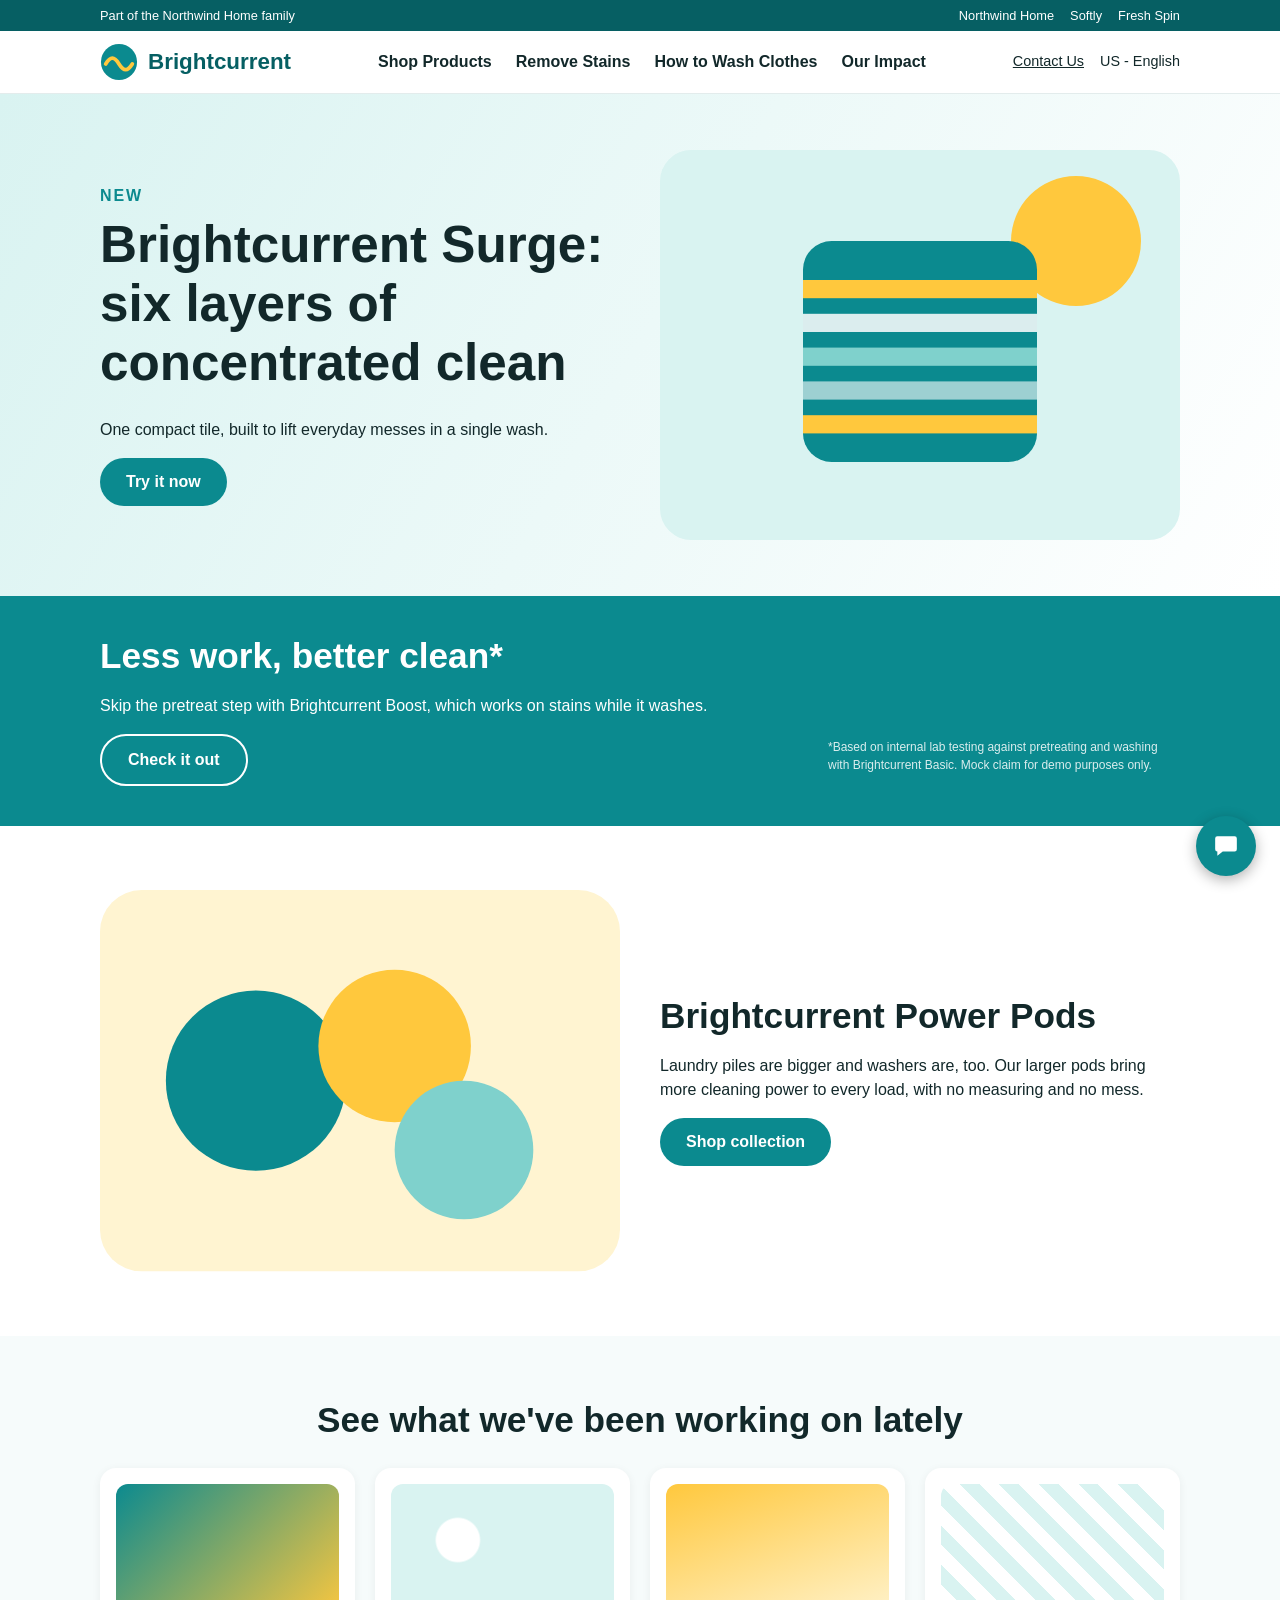
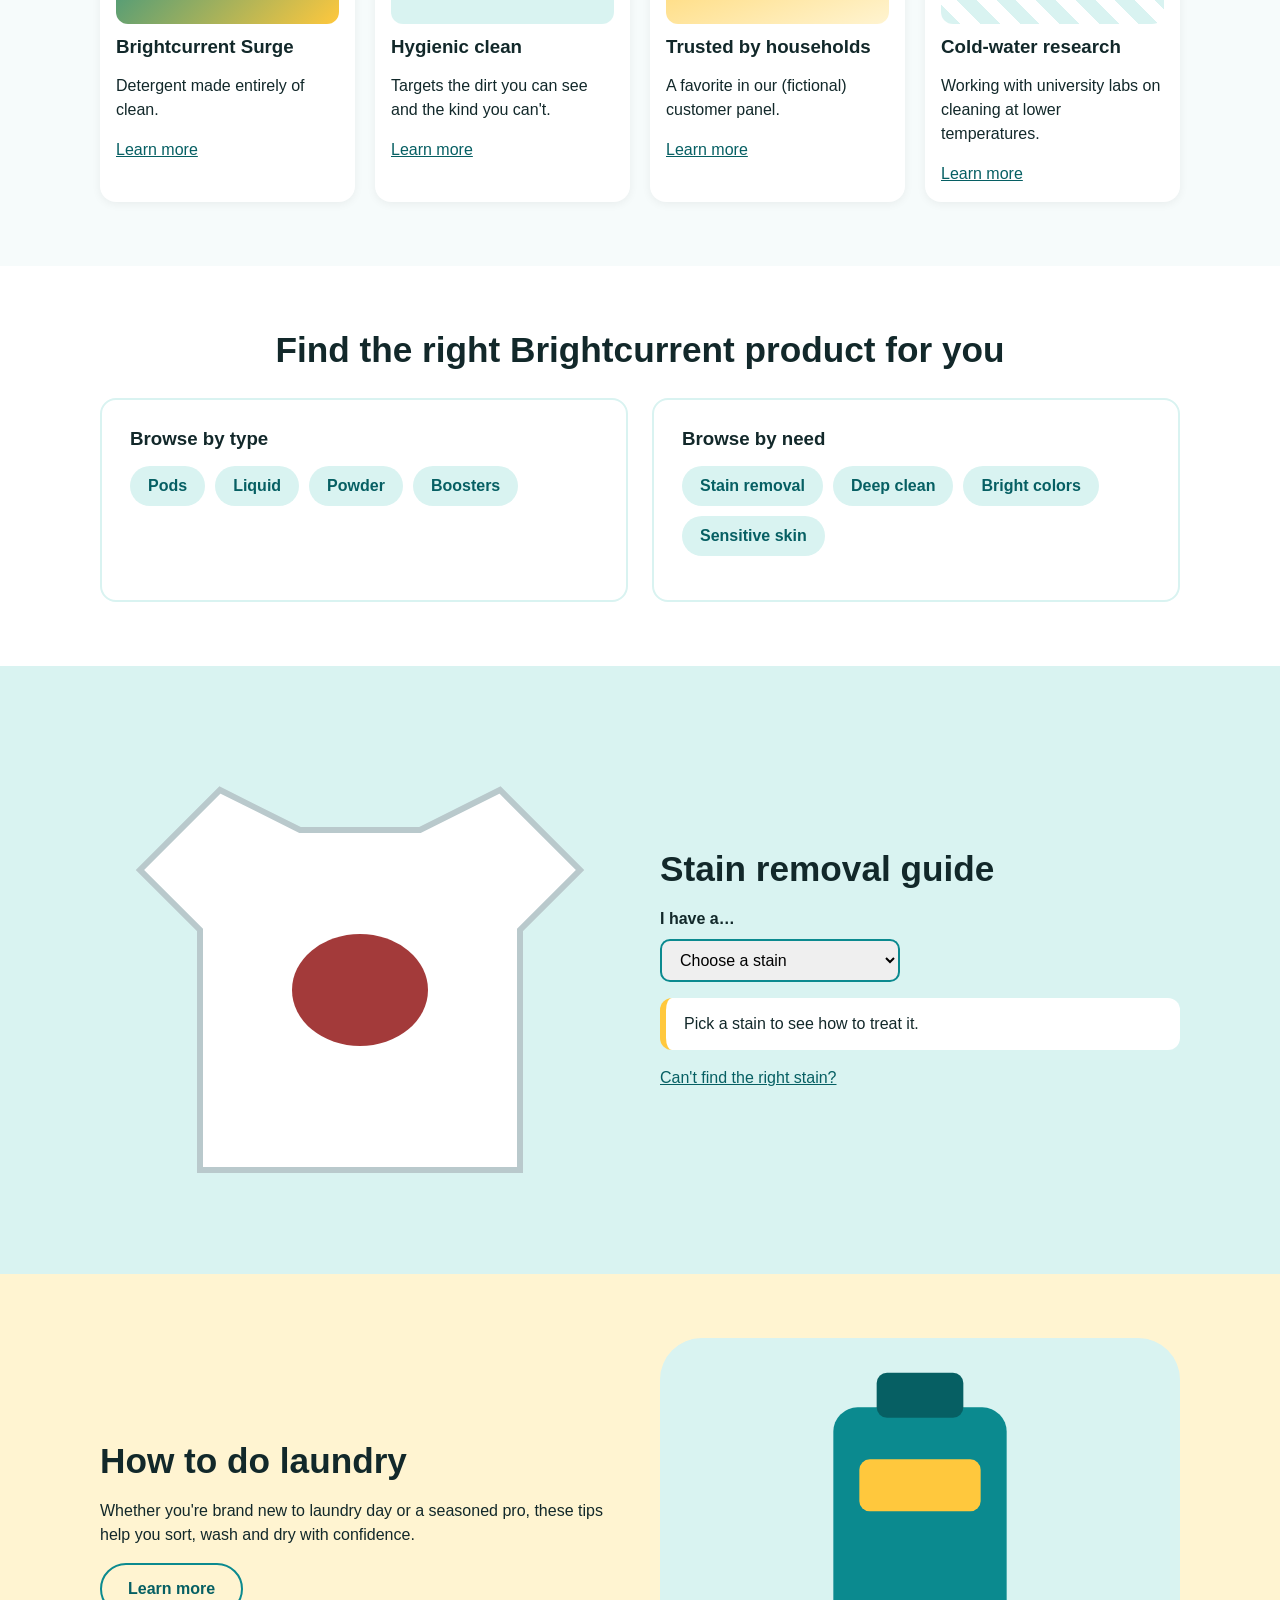
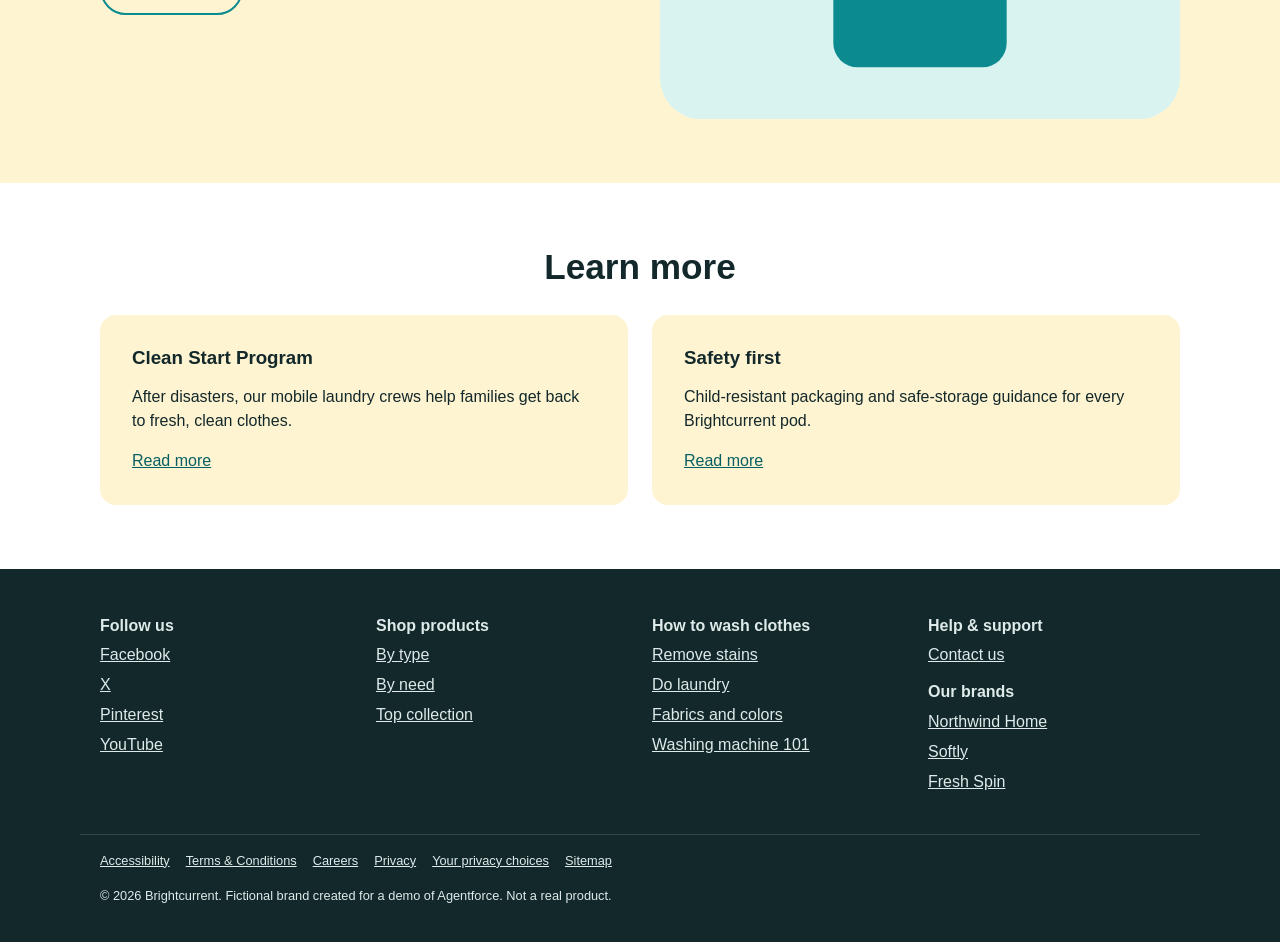
==== index.html @ 46901c4b "Add Brightcurrent home page mock Co-Authored-By: Claude Sonnet 5.5 <noreply@anthropic.com>" ====
<!DOCTYPE html>
<html lang="en-US">
<head>
  <meta charset="utf-8">
  <meta name="viewport" content="width=device-width, initial-scale=1">
  <title>Brightcurrent | Laundry Detergent &amp; Stain Care</title>
  <meta name="description" content="Brightcurrent laundry care: concentrated pods, liquids and powders, plus stain and laundry guides.">
  <link rel="stylesheet" href="styles.css">
</head>
<body>
  <a class="skip" href="#main">Skip to content</a>

  <div class="family-strip">
    <div class="wrap">
      <span>Part of the Northwind Home family</span>
      <ul>
        <li>Northwind Home</li>
        <li>Softly</li>
        <li>Fresh Spin</li>
      </ul>
    </div>
  </div>

  <header class="site-header">
    <div class="wrap header-row">
      <a class="logo" href="index.html" aria-label="Brightcurrent home">
        <svg viewBox="0 0 40 40" width="38" height="38" aria-hidden="true"><circle cx="20" cy="20" r="19" fill="#0b8a8f"/><path d="M6 22c5-8 9-8 14 0s9 8 14 0" fill="none" stroke="#ffc83d" stroke-width="4" stroke-linecap="round"/></svg>
        <span>Brightcurrent</span>
      </a>
      <nav aria-label="Primary">
        <ul class="nav">
          <li><a href="#products">Shop Products</a></li>
          <li><a href="#stains">Remove Stains</a></li>
          <li><a href="#laundry">How to Wash Clothes</a></li>
          <li><a href="#community">Our Impact</a></li>
        </ul>
      </nav>
      <div class="header-tools">
        <a href="#contact">Contact Us</a>
        <span class="region">US - English</span>
      </div>
    </div>
  </header>

  <main id="main">
    <!-- Hero -->
    <section class="hero">
      <div class="wrap hero-grid">
        <div class="hero-copy">
          <p class="eyebrow">New</p>
          <h1>Brightcurrent Surge: six layers of concentrated clean</h1>
          <p>One compact tile, built to lift everyday messes in a single wash.</p>
          <a class="btn" href="#products">Try it now</a>
        </div>
        <div class="hero-art" aria-hidden="true">
          <svg viewBox="0 0 400 300">
            <rect width="400" height="300" rx="24" fill="#d9f3f1"/>
            <circle cx="320" cy="70" r="50" fill="#ffc83d"/>
            <g transform="translate(110 70)">
              <rect width="180" height="170" rx="22" fill="#0b8a8f"/>
              <rect y="30" width="180" height="14" fill="#ffc83d"/>
              <rect y="56" width="180" height="14" fill="#ffffff" opacity=".85"/>
              <rect y="82" width="180" height="14" fill="#7fd1cc"/>
              <rect y="108" width="180" height="14" fill="#ffffff" opacity=".6"/>
              <rect y="134" width="180" height="14" fill="#ffc83d"/>
            </g>
          </svg>
        </div>
      </div>
    </section>

    <!-- Secondary promo -->
    <section class="promo">
      <div class="wrap promo-grid">
        <div>
          <h2>Less work, better clean*</h2>
          <p>Skip the pretreat step with Brightcurrent Boost, which works on stains while it washes.</p>
          <a class="btn btn-outline" href="#stains">Check it out</a>
        </div>
        <p class="fine">*Based on internal lab testing against pretreating and washing with Brightcurrent Basic. Mock claim for demo purposes only.</p>
      </div>
    </section>

    <!-- Flagship product -->
    <section class="feature">
      <div class="wrap feature-grid">
        <div class="feature-art" aria-hidden="true">
          <svg viewBox="0 0 300 220"><rect width="300" height="220" rx="24" fill="#fff4d1"/><g fill="#0b8a8f"><circle cx="90" cy="110" r="52"/><circle cx="170" cy="90" r="44" fill="#ffc83d"/><circle cx="210" cy="150" r="40" fill="#7fd1cc"/></g></svg>
        </div>
        <div>
          <h2>Brightcurrent Power Pods</h2>
          <p>Laundry piles are bigger and washers are, too. Our larger pods bring more cleaning power to every load, with no measuring and no mess.</p>
          <a class="btn" href="#products">Shop collection</a>
        </div>
      </div>
    </section>

    <!-- Card row -->
    <section class="cards-section">
      <div class="wrap">
        <h2 class="center">See what we've been working on lately</h2>
        <div class="card-row">
          <article class="card">
            <div class="card-art a1" aria-hidden="true"></div>
            <h3>Brightcurrent Surge</h3>
            <p>Detergent made entirely of clean.</p>
            <a href="#products">Learn more</a>
          </article>
          <article class="card">
            <div class="card-art a2" aria-hidden="true"></div>
            <h3>Hygienic clean</h3>
            <p>Targets the dirt you can see and the kind you can't.</p>
            <a href="#laundry">Learn more</a>
          </article>
          <article class="card">
            <div class="card-art a3" aria-hidden="true"></div>
            <h3>Trusted by households</h3>
            <p>A favorite in our (fictional) customer panel.</p>
            <a href="#community">Learn more</a>
          </article>
          <article class="card">
            <div class="card-art a4" aria-hidden="true"></div>
            <h3>Cold-water research</h3>
            <p>Working with university labs on cleaning at lower temperatures.</p>
            <a href="#community">Learn more</a>
          </article>
        </div>
      </div>
    </section>

    <!-- Find the right product -->
    <section id="products" class="find">
      <div class="wrap">
        <h2 class="center">Find the right Brightcurrent product for you</h2>
        <div class="find-grid">
          <div class="find-box">
            <h3>Browse by type</h3>
            <ul class="chips">
              <li><a href="#">Pods</a></li><li><a href="#">Liquid</a></li><li><a href="#">Powder</a></li><li><a href="#">Boosters</a></li>
            </ul>
          </div>
          <div class="find-box">
            <h3>Browse by need</h3>
            <ul class="chips">
              <li><a href="#">Stain removal</a></li><li><a href="#">Deep clean</a></li><li><a href="#">Bright colors</a></li><li><a href="#">Sensitive skin</a></li>
            </ul>
          </div>
        </div>
      </div>
    </section>

    <!-- Stain guide -->
    <section id="stains" class="stain">
      <div class="wrap stain-grid">
        <div class="stain-art" aria-hidden="true">
          <svg viewBox="0 0 260 240"><path d="M60 30l40 20h60l40-20 40 40-30 30v120H50V100L20 70z" fill="#fff" stroke="#b9c9cc" stroke-width="3"/><ellipse id="stain-blob" cx="130" cy="130" rx="34" ry="28" fill="#a33a3a"/></svg>
        </div>
        <div>
          <h2>Stain removal guide</h2>
          <label for="stain-select">I have a&hellip;</label>
          <select id="stain-select">
            <option value="">Choose a stain</option>
          </select>
          <p id="stain-tip" class="tip" aria-live="polite">Pick a stain to see how to treat it.</p>
          <a href="#contact">Can't find the right stain?</a>
        </div>
      </div>
    </section>

    <!-- How to do laundry -->
    <section id="laundry" class="laundry">
      <div class="wrap feature-grid">
        <div>
          <h2>How to do laundry</h2>
          <p>Whether you're brand new to laundry day or a seasoned pro, these tips help you sort, wash and dry with confidence.</p>
          <a class="btn btn-outline" href="#">Learn more</a>
        </div>
        <div class="feature-art" aria-hidden="true">
          <svg viewBox="0 0 300 220"><rect width="300" height="220" rx="24" fill="#d9f3f1"/><rect x="100" y="40" width="100" height="150" rx="14" fill="#0b8a8f"/><rect x="115" y="70" width="70" height="30" rx="6" fill="#ffc83d"/><rect x="125" y="20" width="50" height="26" rx="6" fill="#065f63"/></svg>
        </div>
      </div>
    </section>

    <!-- Community / safety -->
    <section id="community" class="learn">
      <div class="wrap">
        <h2 class="center">Learn more</h2>
        <div class="learn-grid">
          <article class="learn-card">
            <h3>Clean Start Program</h3>
            <p>After disasters, our mobile laundry crews help families get back to fresh, clean clothes.</p>
            <a href="#">Read more</a>
          </article>
          <article class="learn-card">
            <h3>Safety first</h3>
            <p>Child-resistant packaging and safe-storage guidance for every Brightcurrent pod.</p>
            <a href="#">Read more</a>
          </article>
        </div>
      </div>
    </section>
  </main>

  <footer id="contact" class="site-footer">
    <div class="wrap footer-grid">
      <div>
        <h4>Follow us</h4>
        <ul><li><a href="#">Facebook</a></li><li><a href="#">X</a></li><li><a href="#">Pinterest</a></li><li><a href="#">YouTube</a></li></ul>
      </div>
      <div>
        <h4>Shop products</h4>
        <ul><li><a href="#products">By type</a></li><li><a href="#products">By need</a></li><li><a href="#products">Top collection</a></li></ul>
      </div>
      <div>
        <h4>How to wash clothes</h4>
        <ul><li><a href="#stains">Remove stains</a></li><li><a href="#laundry">Do laundry</a></li><li><a href="#laundry">Fabrics and colors</a></li><li><a href="#laundry">Washing machine 101</a></li></ul>
      </div>
      <div>
        <h4>Help &amp; support</h4>
        <ul><li><a href="#">Contact us</a></li></ul>
        <h4>Our brands</h4>
        <ul><li><a href="#">Northwind Home</a></li><li><a href="#">Softly</a></li><li><a href="#">Fresh Spin</a></li></ul>
      </div>
    </div>
    <div class="wrap legal">
      <ul>
        <li><a href="#">Accessibility</a></li><li><a href="#">Terms &amp; Conditions</a></li><li><a href="#">Careers</a></li><li><a href="#">Privacy</a></li><li><a href="#">Your privacy choices</a></li><li><a href="#">Sitemap</a></li>
      </ul>
      <p>&copy; 2026 Brightcurrent. Fictional brand created for a demo of Agentforce. Not a real product.</p>
    </div>
  </footer>

  <!-- Agentforce launcher placeholder -->
  <button id="agent-launcher" class="agent-launcher" aria-label="Chat with Brightcurrent assistant">
    <svg viewBox="0 0 24 24" width="26" height="26" aria-hidden="true"><path fill="currentColor" d="M4 4h16a2 2 0 012 2v10a2 2 0 01-2 2H9l-5 4v-4a2 2 0 01-2-2V6a2 2 0 012-2z"/></svg>
  </button>
  <div id="agent-panel" class="agent-panel" hidden>
    <strong>Brightcurrent assistant</strong>
    <p>Placeholder. Paste your Agentforce Embedded Service / Messaging for Web snippet in <code>agentforce.js</code> to replace this.</p>
  </div>

  <script src="script.js"></script>
  <script src="agentforce.js"></script>
</body>
</html>
---- styles.css ----
:root {
  --teal: #0b8a8f;
  --teal-dark: #065f63;
  --teal-light: #d9f3f1;
  --yellow: #ffc83d;
  --cream: #fff4d1;
  --ink: #12282a;
  --muted: #5b6f72;
  --radius: 16px;
}
* { box-sizing: border-box; }
body { margin: 0; font-family: "Helvetica Neue", Arial, sans-serif; color: var(--ink); line-height: 1.5; background: #fff; }
a { color: var(--teal-dark); }
h1, h2, h3, h4 { line-height: 1.15; margin: 0 0 .5em; }
h1 { font-size: clamp(2rem, 4vw, 3.2rem); }
h2 { font-size: clamp(1.5rem, 3vw, 2.2rem); }
.wrap { max-width: 1120px; margin: 0 auto; padding: 0 20px; }
.center { text-align: center; }
.skip { position: absolute; left: -999px; }
.skip:focus { left: 8px; top: 8px; background: #fff; padding: 8px; z-index: 100; }

.family-strip { background: var(--teal-dark); color: #fff; font-size: .8rem; }
.family-strip .wrap { display: flex; justify-content: space-between; padding-top: 6px; padding-bottom: 6px; }
.family-strip ul { display: flex; gap: 16px; list-style: none; margin: 0; padding: 0; }

.site-header { border-bottom: 1px solid #e3ecec; position: sticky; top: 0; background: #fff; z-index: 10; }
.header-row { display: flex; align-items: center; justify-content: space-between; gap: 24px; padding-top: 12px; padding-bottom: 12px; }
.logo { display: flex; align-items: center; gap: 10px; text-decoration: none; color: var(--teal-dark); font-weight: 800; font-size: 1.4rem; }
.nav { display: flex; gap: 24px; list-style: none; margin: 0; padding: 0; }
.nav a { text-decoration: none; color: var(--ink); font-weight: 600; }
.nav a:hover { color: var(--teal); }
.header-tools { display: flex; gap: 16px; font-size: .9rem; }
.header-tools a { color: var(--ink); }

.btn { display: inline-block; background: var(--teal); color: #fff; padding: 12px 26px; border-radius: 999px; text-decoration: none; font-weight: 700; }
.btn:hover { background: var(--teal-dark); }
.btn-outline { background: transparent; color: var(--teal-dark); border: 2px solid var(--teal); }
.btn-outline:hover { background: var(--teal); color: #fff; }
.eyebrow { text-transform: uppercase; letter-spacing: .12em; font-weight: 800; color: var(--teal); margin: 0 0 8px; }

.hero { background: linear-gradient(120deg, var(--teal-light), #fff); padding: 56px 0; }
.hero-grid, .feature-grid, .stain-grid { display: grid; grid-template-columns: 1fr 1fr; gap: 40px; align-items: center; }
.hero-art svg, .feature-art svg, .stain-art svg { width: 100%; height: auto; display: block; }

.promo { background: var(--teal); color: #fff; padding: 40px 0; }
.promo .btn-outline { color: #fff; border-color: #fff; }
.promo .btn-outline:hover { background: #fff; color: var(--teal-dark); }
.promo-grid { display: grid; grid-template-columns: 2fr 1fr; gap: 24px; align-items: end; }
.fine { font-size: .75rem; opacity: .85; }

.feature, .laundry, .stain { padding: 64px 0; }
.laundry { background: var(--cream); }

.cards-section { padding: 64px 0; background: #f6fbfb; }
.card-row { display: grid; grid-template-columns: repeat(4, 1fr); gap: 20px; margin-top: 28px; }
.card { background: #fff; border-radius: var(--radius); padding: 16px; box-shadow: 0 2px 10px rgba(0,0,0,.06); }
.card-art { height: 140px; border-radius: 12px; margin-bottom: 12px; }
.a1 { background: linear-gradient(135deg, var(--teal), var(--yellow)); }
.a2 { background: radial-gradient(circle at 30% 40%, #fff 0 12%, var(--teal-light) 13% 100%); }
.a3 { background: linear-gradient(160deg, var(--yellow), var(--cream)); }
.a4 { background: repeating-linear-gradient(45deg, var(--teal-light) 0 14px, #fff 14px 28px); }

.find { padding: 64px 0; }
.find-grid { display: grid; grid-template-columns: 1fr 1fr; gap: 24px; margin-top: 28px; }
.find-box { border: 2px solid var(--teal-light); border-radius: var(--radius); padding: 28px; }
.chips { list-style: none; padding: 0; display: flex; flex-wrap: wrap; gap: 10px; }
.chips a { display: block; padding: 8px 18px; border-radius: 999px; background: var(--teal-light); text-decoration: none; font-weight: 600; }
.chips a:hover { background: var(--yellow); }

.stain { background: var(--teal-light); }
select { font-size: 1rem; padding: 10px 14px; border-radius: 10px; border: 2px solid var(--teal); min-width: 240px; display: block; margin: 8px 0 16px; }
label { font-weight: 700; }
.tip { background: #fff; padding: 14px 18px; border-radius: 12px; border-left: 6px solid var(--yellow); }

.learn { padding: 64px 0; }
.learn-grid { display: grid; grid-template-columns: 1fr 1fr; gap: 24px; margin-top: 28px; }
.learn-card { background: var(--cream); border-radius: var(--radius); padding: 32px; }

.site-footer { background: var(--ink); color: #dfeaea; padding: 48px 0 24px; }
.site-footer a { color: #dfeaea; }
.footer-grid { display: grid; grid-template-columns: repeat(4, 1fr); gap: 24px; }
.footer-grid ul, .legal ul { list-style: none; padding: 0; margin: 0 0 16px; }
.footer-grid li { margin-bottom: 6px; }
.legal { border-top: 1px solid #2f4547; margin-top: 24px; padding-top: 16px; font-size: .8rem; }
.legal ul { display: flex; flex-wrap: wrap; gap: 16px; }

.agent-launcher { position: fixed; right: 24px; bottom: 24px; width: 60px; height: 60px; border-radius: 50%; border: 0; background: var(--teal); color: #fff; cursor: pointer; box-shadow: 0 4px 14px rgba(0,0,0,.3); z-index: 50; }
.agent-launcher:hover { background: var(--teal-dark); }
.agent-panel { position: fixed; right: 24px; bottom: 96px; width: 300px; background: #fff; border-radius: var(--radius); padding: 18px; box-shadow: 0 6px 24px rgba(0,0,0,.25); z-index: 50; font-size: .9rem; }

@media (max-width: 860px) {
  .nav { display: none; }
  .hero-grid, .feature-grid, .stain-grid, .promo-grid, .find-grid, .learn-grid { grid-template-columns: 1fr; }
  .card-row, .footer-grid { grid-template-columns: 1fr 1fr; }
}
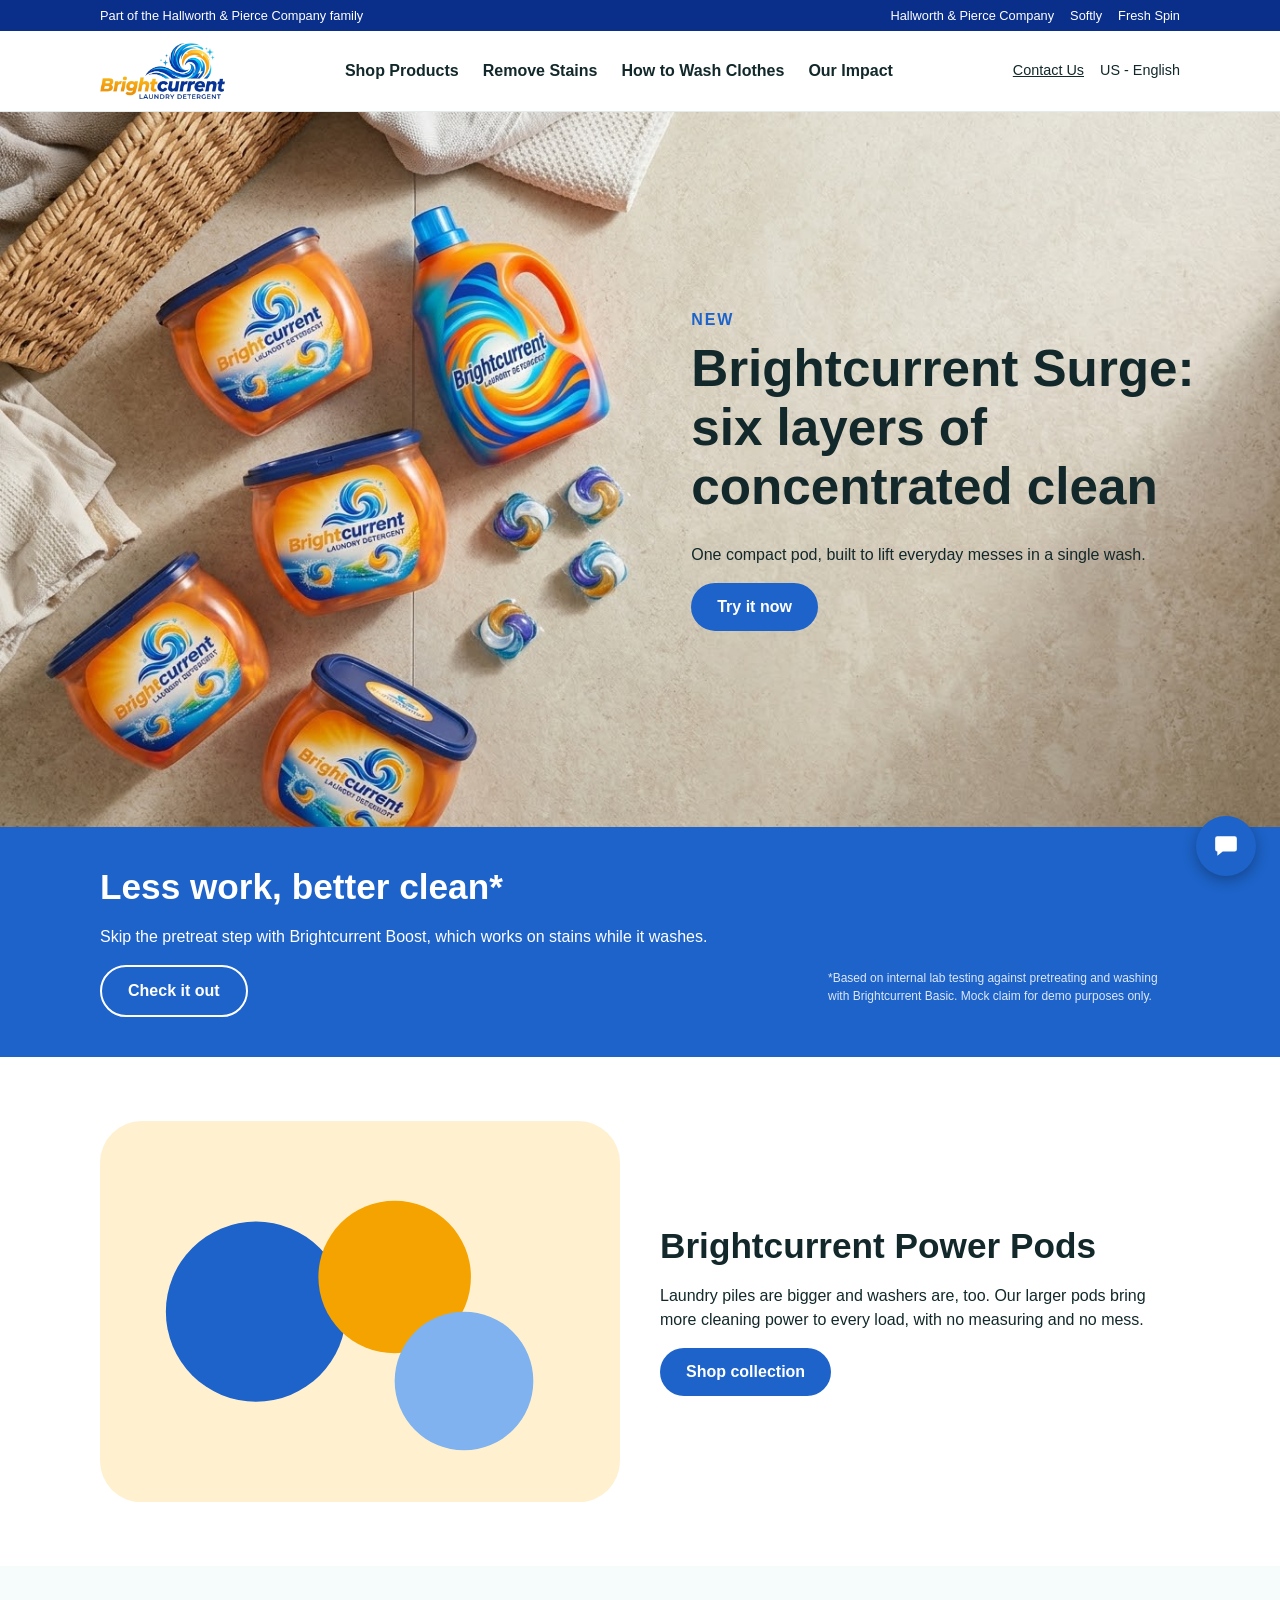
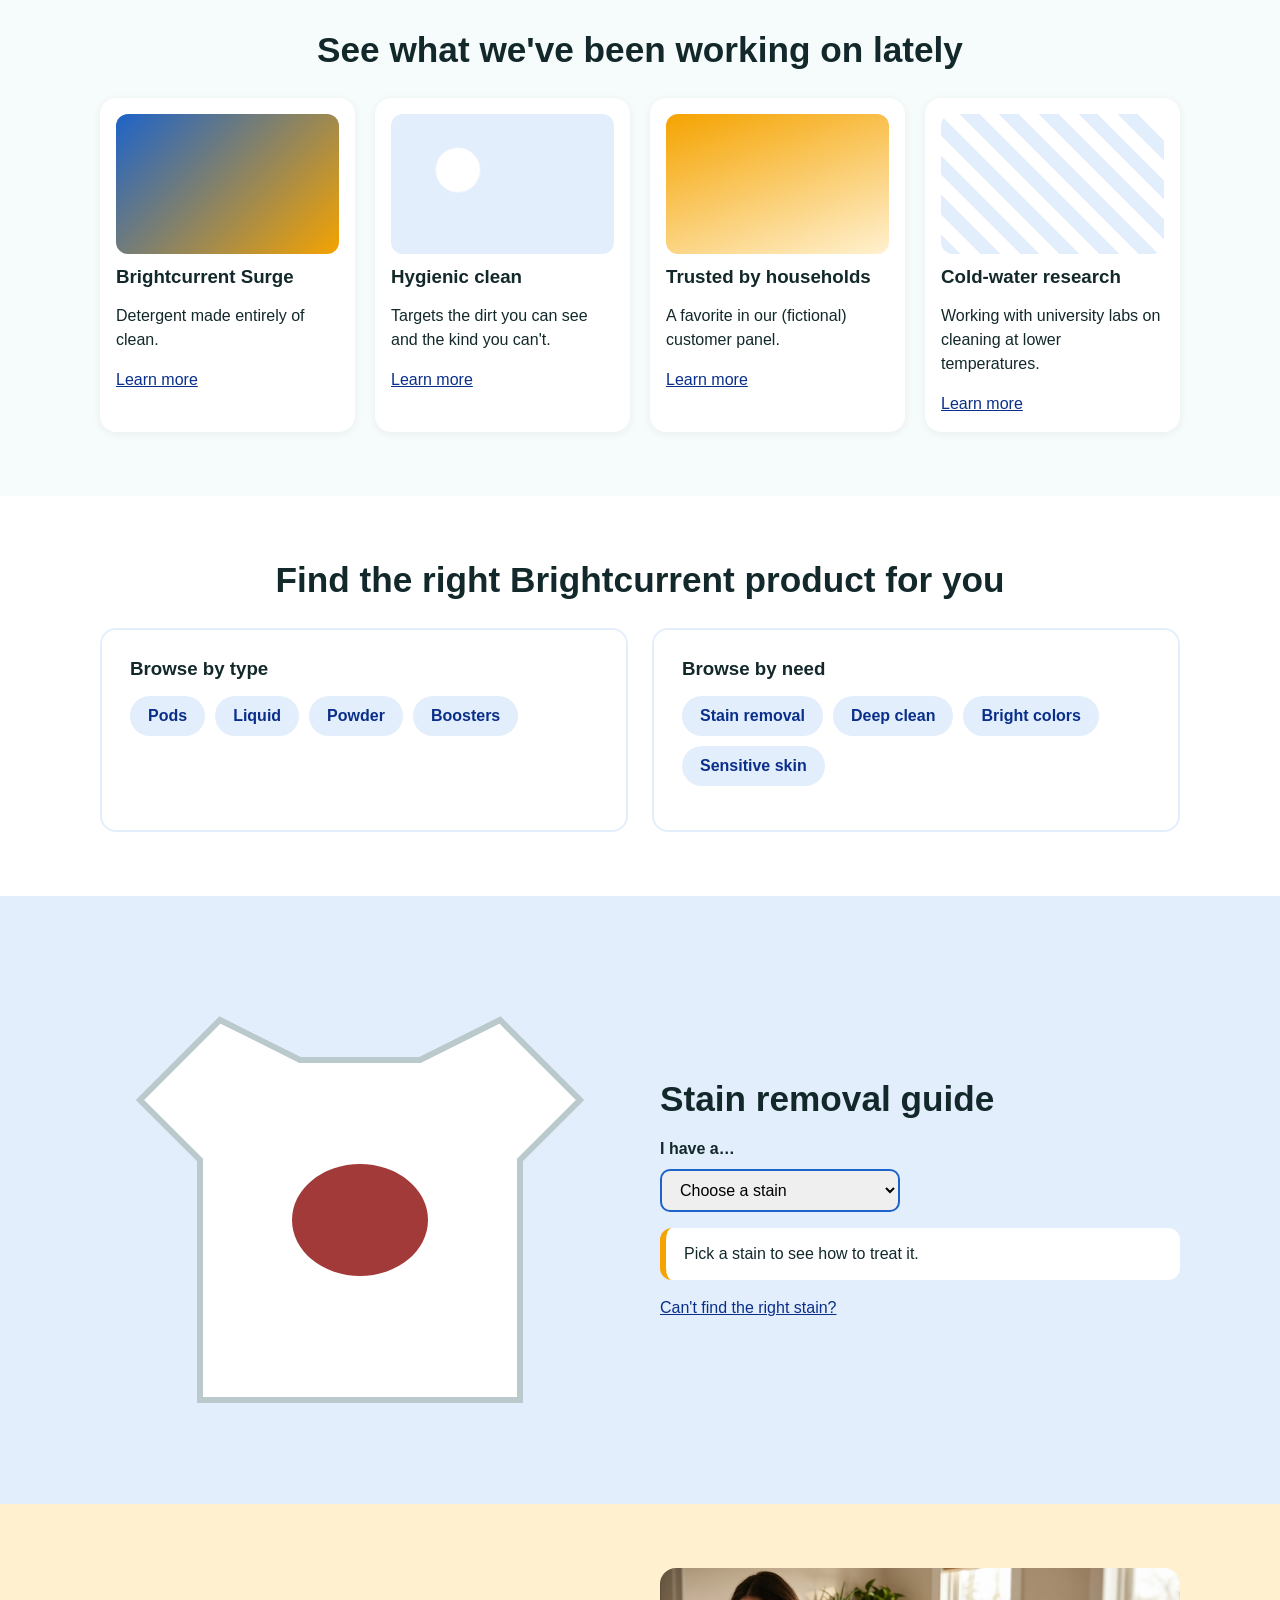
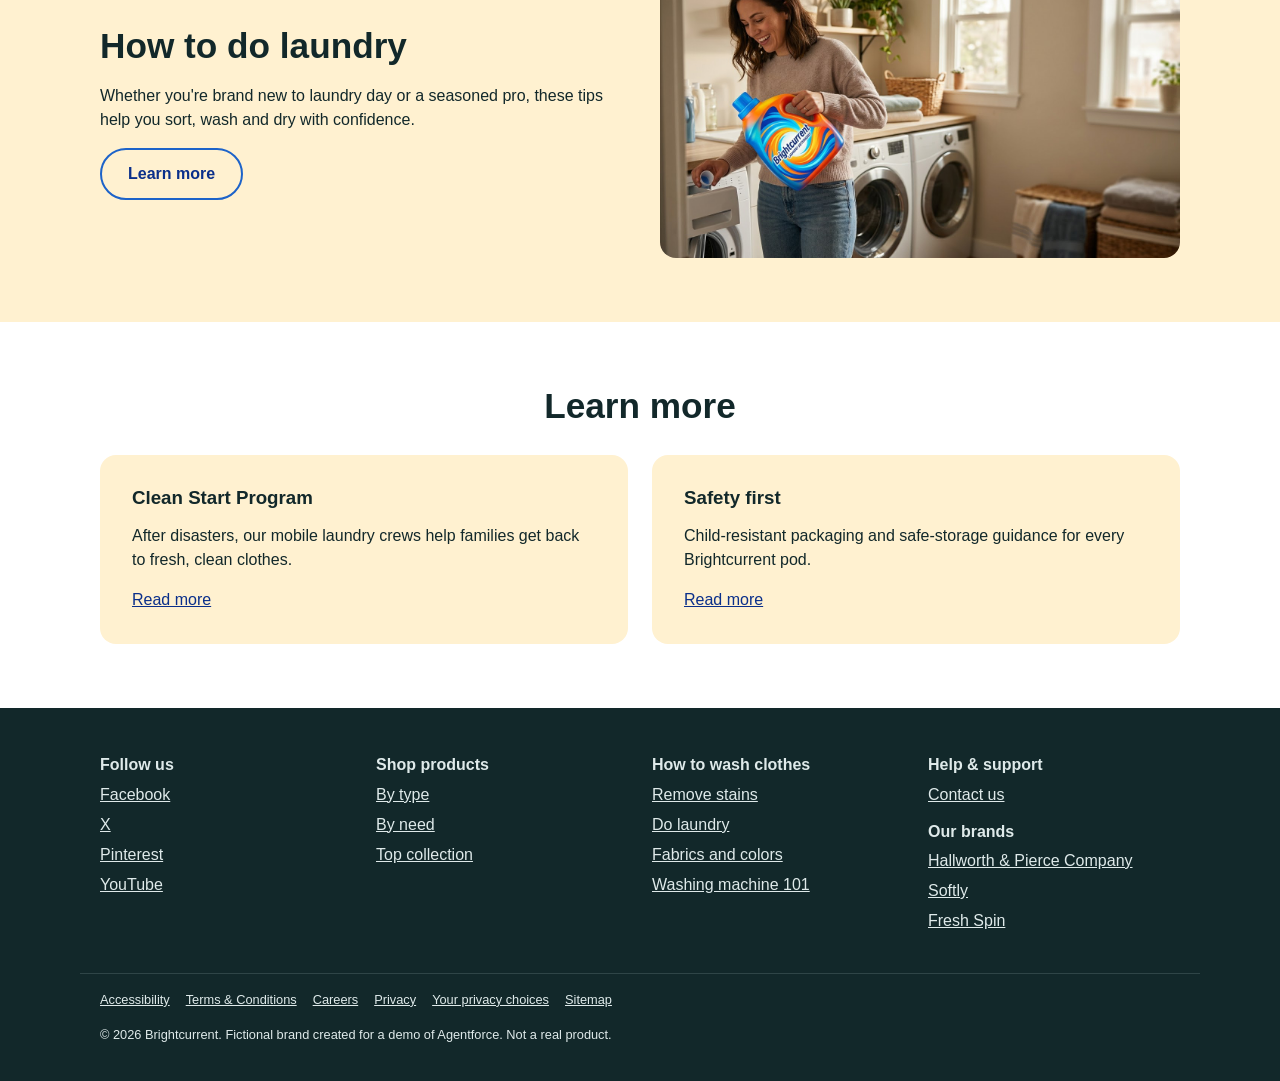
==== commit 0b99ffc0: "Add hero/laundry photos and logo, rebrand family name, match logo palette Co-Authored-By: Claude Son" ====
--- a/index.html
+++ b/index.html
@@ -12,9 +12,9 @@
 
   <div class="family-strip">
     <div class="wrap">
-      <span>Part of the Northwind Home family</span>
+      <span>Part of the Hallworth &amp; Pierce Company family</span>
       <ul>
-        <li>Northwind Home</li>
+        <li>Hallworth &amp; Pierce Company</li>
         <li>Softly</li>
         <li>Fresh Spin</li>
       </ul>
@@ -24,8 +24,7 @@
   <header class="site-header">
     <div class="wrap header-row">
       <a class="logo" href="index.html" aria-label="Brightcurrent home">
-        <svg viewBox="0 0 40 40" width="38" height="38" aria-hidden="true"><circle cx="20" cy="20" r="19" fill="#0b8a8f"/><path d="M6 22c5-8 9-8 14 0s9 8 14 0" fill="none" stroke="#ffc83d" stroke-width="4" stroke-linecap="round"/></svg>
-        <span>Brightcurrent</span>
+        <img src="assets/logo.png" alt="Brightcurrent Laundry Detergent" height="56">
       </a>
       <nav aria-label="Primary">
         <ul class="nav">
@@ -45,27 +44,12 @@
   <main id="main">
     <!-- Hero -->
     <section class="hero">
-      <div class="wrap hero-grid">
-        <div class="hero-copy">
-          <p class="eyebrow">New</p>
-          <h1>Brightcurrent Surge: six layers of concentrated clean</h1>
-          <p>One compact tile, built to lift everyday messes in a single wash.</p>
-          <a class="btn" href="#products">Try it now</a>
-        </div>
-        <div class="hero-art" aria-hidden="true">
-          <svg viewBox="0 0 400 300">
-            <rect width="400" height="300" rx="24" fill="#d9f3f1"/>
-            <circle cx="320" cy="70" r="50" fill="#ffc83d"/>
-            <g transform="translate(110 70)">
-              <rect width="180" height="170" rx="22" fill="#0b8a8f"/>
-              <rect y="30" width="180" height="14" fill="#ffc83d"/>
-              <rect y="56" width="180" height="14" fill="#ffffff" opacity=".85"/>
-              <rect y="82" width="180" height="14" fill="#7fd1cc"/>
-              <rect y="108" width="180" height="14" fill="#ffffff" opacity=".6"/>
-              <rect y="134" width="180" height="14" fill="#ffc83d"/>
-            </g>
-          </svg>
-        </div>
+      <img class="hero-img" src="assets/hero.jpg" alt="Brightcurrent pods, pod tubs and liquid detergent on a tiled laundry room floor">
+      <div class="hero-copy">
+        <p class="eyebrow">New</p>
+        <h1>Brightcurrent Surge: six layers of concentrated clean</h1>
+        <p>One compact pod, built to lift everyday messes in a single wash.</p>
+        <a class="btn" href="#products">Try it now</a>
       </div>
     </section>
 
@@ -85,7 +69,7 @@
     <section class="feature">
       <div class="wrap feature-grid">
         <div class="feature-art" aria-hidden="true">
-          <svg viewBox="0 0 300 220"><rect width="300" height="220" rx="24" fill="#fff4d1"/><g fill="#0b8a8f"><circle cx="90" cy="110" r="52"/><circle cx="170" cy="90" r="44" fill="#ffc83d"/><circle cx="210" cy="150" r="40" fill="#7fd1cc"/></g></svg>
+          <svg viewBox="0 0 300 220"><rect width="300" height="220" rx="24" fill="#fff1d0"/><g fill="#1d63c9"><circle cx="90" cy="110" r="52"/><circle cx="170" cy="90" r="44" fill="#f5a300"/><circle cx="210" cy="150" r="40" fill="#7fb2ee"/></g></svg>
         </div>
         <div>
           <h2>Brightcurrent Power Pods</h2>
@@ -175,9 +159,7 @@
           <p>Whether you're brand new to laundry day or a seasoned pro, these tips help you sort, wash and dry with confidence.</p>
           <a class="btn btn-outline" href="#">Learn more</a>
         </div>
-        <div class="feature-art" aria-hidden="true">
-          <svg viewBox="0 0 300 220"><rect width="300" height="220" rx="24" fill="#d9f3f1"/><rect x="100" y="40" width="100" height="150" rx="14" fill="#0b8a8f"/><rect x="115" y="70" width="70" height="30" rx="6" fill="#ffc83d"/><rect x="125" y="20" width="50" height="26" rx="6" fill="#065f63"/></svg>
-        </div>
+        <img class="photo" src="assets/laundry.jpg" alt="Woman pouring Brightcurrent liquid detergent into a washer in a bright laundry room">
       </div>
     </section>
 
@@ -219,7 +201,7 @@
         <h4>Help &amp; support</h4>
         <ul><li><a href="#">Contact us</a></li></ul>
         <h4>Our brands</h4>
-        <ul><li><a href="#">Northwind Home</a></li><li><a href="#">Softly</a></li><li><a href="#">Fresh Spin</a></li></ul>
+        <ul><li><a href="#">Hallworth &amp; Pierce Company</a></li><li><a href="#">Softly</a></li><li><a href="#">Fresh Spin</a></li></ul>
       </div>
     </div>
     <div class="wrap legal">
--- a/styles.css
+++ b/styles.css
@@ -1,16 +1,16 @@
 :root {
-  --teal: #0b8a8f;
-  --teal-dark: #065f63;
-  --teal-light: #d9f3f1;
-  --yellow: #ffc83d;
-  --cream: #fff4d1;
+  --blue: #1d63c9;
+  --blue-dark: #0a2f8a;
+  --blue-light: #e3eefc;
+  --amber: #f5a300;
+  --cream: #fff1d0;
   --ink: #12282a;
   --muted: #5b6f72;
   --radius: 16px;
 }
 * { box-sizing: border-box; }
 body { margin: 0; font-family: "Helvetica Neue", Arial, sans-serif; color: var(--ink); line-height: 1.5; background: #fff; }
-a { color: var(--teal-dark); }
+a { color: var(--blue-dark); }
 h1, h2, h3, h4 { line-height: 1.15; margin: 0 0 .5em; }
 h1 { font-size: clamp(2rem, 4vw, 3.2rem); }
 h2 { font-size: clamp(1.5rem, 3vw, 2.2rem); }
@@ -19,32 +19,36 @@
 .skip { position: absolute; left: -999px; }
 .skip:focus { left: 8px; top: 8px; background: #fff; padding: 8px; z-index: 100; }
 
-.family-strip { background: var(--teal-dark); color: #fff; font-size: .8rem; }
+.family-strip { background: var(--blue-dark); color: #fff; font-size: .8rem; }
 .family-strip .wrap { display: flex; justify-content: space-between; padding-top: 6px; padding-bottom: 6px; }
 .family-strip ul { display: flex; gap: 16px; list-style: none; margin: 0; padding: 0; }
 
 .site-header { border-bottom: 1px solid #e3ecec; position: sticky; top: 0; background: #fff; z-index: 10; }
 .header-row { display: flex; align-items: center; justify-content: space-between; gap: 24px; padding-top: 12px; padding-bottom: 12px; }
-.logo { display: flex; align-items: center; gap: 10px; text-decoration: none; color: var(--teal-dark); font-weight: 800; font-size: 1.4rem; }
+.logo { display: flex; align-items: center; gap: 10px; text-decoration: none; color: var(--blue-dark); font-weight: 800; font-size: 1.4rem; }
 .nav { display: flex; gap: 24px; list-style: none; margin: 0; padding: 0; }
 .nav a { text-decoration: none; color: var(--ink); font-weight: 600; }
-.nav a:hover { color: var(--teal); }
+.nav a:hover { color: var(--blue); }
 .header-tools { display: flex; gap: 16px; font-size: .9rem; }
 .header-tools a { color: var(--ink); }
 
-.btn { display: inline-block; background: var(--teal); color: #fff; padding: 12px 26px; border-radius: 999px; text-decoration: none; font-weight: 700; }
-.btn:hover { background: var(--teal-dark); }
-.btn-outline { background: transparent; color: var(--teal-dark); border: 2px solid var(--teal); }
-.btn-outline:hover { background: var(--teal); color: #fff; }
-.eyebrow { text-transform: uppercase; letter-spacing: .12em; font-weight: 800; color: var(--teal); margin: 0 0 8px; }
+.btn { display: inline-block; background: var(--blue); color: #fff; padding: 12px 26px; border-radius: 999px; text-decoration: none; font-weight: 700; }
+.btn:hover { background: var(--blue-dark); }
+.btn-outline { background: transparent; color: var(--blue-dark); border: 2px solid var(--blue); }
+.btn-outline:hover { background: var(--blue); color: #fff; }
+.eyebrow { text-transform: uppercase; letter-spacing: .12em; font-weight: 800; color: var(--blue); margin: 0 0 8px; }
 
-.hero { background: linear-gradient(120deg, var(--teal-light), #fff); padding: 56px 0; }
 .hero-grid, .feature-grid, .stain-grid { display: grid; grid-template-columns: 1fr 1fr; gap: 40px; align-items: center; }
-.hero-art svg, .feature-art svg, .stain-art svg { width: 100%; height: auto; display: block; }
+.feature-art svg, .stain-art svg { width: 100%; height: auto; display: block; }
 
-.promo { background: var(--teal); color: #fff; padding: 40px 0; }
+.hero { position: relative; background: #e9e3d6; }
+.hero-img { display: block; width: 100%; height: auto; }
+.hero-copy { position: absolute; top: 50%; right: 6%; transform: translateY(-50%); width: 40%; }
+.photo { width: 100%; height: auto; border-radius: var(--radius); display: block; }
+.logo img { display: block; height: 56px; width: auto; }
+.promo { background: var(--blue); color: #fff; padding: 40px 0; }
 .promo .btn-outline { color: #fff; border-color: #fff; }
-.promo .btn-outline:hover { background: #fff; color: var(--teal-dark); }
+.promo .btn-outline:hover { background: #fff; color: var(--blue-dark); }
 .promo-grid { display: grid; grid-template-columns: 2fr 1fr; gap: 24px; align-items: end; }
 .fine { font-size: .75rem; opacity: .85; }
 
@@ -55,22 +59,22 @@
 .card-row { display: grid; grid-template-columns: repeat(4, 1fr); gap: 20px; margin-top: 28px; }
 .card { background: #fff; border-radius: var(--radius); padding: 16px; box-shadow: 0 2px 10px rgba(0,0,0,.06); }
 .card-art { height: 140px; border-radius: 12px; margin-bottom: 12px; }
-.a1 { background: linear-gradient(135deg, var(--teal), var(--yellow)); }
-.a2 { background: radial-gradient(circle at 30% 40%, #fff 0 12%, var(--teal-light) 13% 100%); }
-.a3 { background: linear-gradient(160deg, var(--yellow), var(--cream)); }
-.a4 { background: repeating-linear-gradient(45deg, var(--teal-light) 0 14px, #fff 14px 28px); }
+.a1 { background: linear-gradient(135deg, var(--blue), var(--amber)); }
+.a2 { background: radial-gradient(circle at 30% 40%, #fff 0 12%, var(--blue-light) 13% 100%); }
+.a3 { background: linear-gradient(160deg, var(--amber), var(--cream)); }
+.a4 { background: repeating-linear-gradient(45deg, var(--blue-light) 0 14px, #fff 14px 28px); }
 
 .find { padding: 64px 0; }
 .find-grid { display: grid; grid-template-columns: 1fr 1fr; gap: 24px; margin-top: 28px; }
-.find-box { border: 2px solid var(--teal-light); border-radius: var(--radius); padding: 28px; }
+.find-box { border: 2px solid var(--blue-light); border-radius: var(--radius); padding: 28px; }
 .chips { list-style: none; padding: 0; display: flex; flex-wrap: wrap; gap: 10px; }
-.chips a { display: block; padding: 8px 18px; border-radius: 999px; background: var(--teal-light); text-decoration: none; font-weight: 600; }
-.chips a:hover { background: var(--yellow); }
+.chips a { display: block; padding: 8px 18px; border-radius: 999px; background: var(--blue-light); text-decoration: none; font-weight: 600; }
+.chips a:hover { background: var(--amber); }
 
-.stain { background: var(--teal-light); }
-select { font-size: 1rem; padding: 10px 14px; border-radius: 10px; border: 2px solid var(--teal); min-width: 240px; display: block; margin: 8px 0 16px; }
+.stain { background: var(--blue-light); }
+select { font-size: 1rem; padding: 10px 14px; border-radius: 10px; border: 2px solid var(--blue); min-width: 240px; display: block; margin: 8px 0 16px; }
 label { font-weight: 700; }
-.tip { background: #fff; padding: 14px 18px; border-radius: 12px; border-left: 6px solid var(--yellow); }
+.tip { background: #fff; padding: 14px 18px; border-radius: 12px; border-left: 6px solid var(--amber); }
 
 .learn { padding: 64px 0; }
 .learn-grid { display: grid; grid-template-columns: 1fr 1fr; gap: 24px; margin-top: 28px; }
@@ -84,11 +88,12 @@
 .legal { border-top: 1px solid #2f4547; margin-top: 24px; padding-top: 16px; font-size: .8rem; }
 .legal ul { display: flex; flex-wrap: wrap; gap: 16px; }
 
-.agent-launcher { position: fixed; right: 24px; bottom: 24px; width: 60px; height: 60px; border-radius: 50%; border: 0; background: var(--teal); color: #fff; cursor: pointer; box-shadow: 0 4px 14px rgba(0,0,0,.3); z-index: 50; }
-.agent-launcher:hover { background: var(--teal-dark); }
+.agent-launcher { position: fixed; right: 24px; bottom: 24px; width: 60px; height: 60px; border-radius: 50%; border: 0; background: var(--blue); color: #fff; cursor: pointer; box-shadow: 0 4px 14px rgba(0,0,0,.3); z-index: 50; }
+.agent-launcher:hover { background: var(--blue-dark); }
 .agent-panel { position: fixed; right: 24px; bottom: 96px; width: 300px; background: #fff; border-radius: var(--radius); padding: 18px; box-shadow: 0 6px 24px rgba(0,0,0,.25); z-index: 50; font-size: .9rem; }
 
 @media (max-width: 860px) {
+  .hero-copy { position: static; transform: none; width: auto; padding: 24px 20px 32px; }
   .nav { display: none; }
   .hero-grid, .feature-grid, .stain-grid, .promo-grid, .find-grid, .learn-grid { grid-template-columns: 1fr; }
   .card-row, .footer-grid { grid-template-columns: 1fr 1fr; }
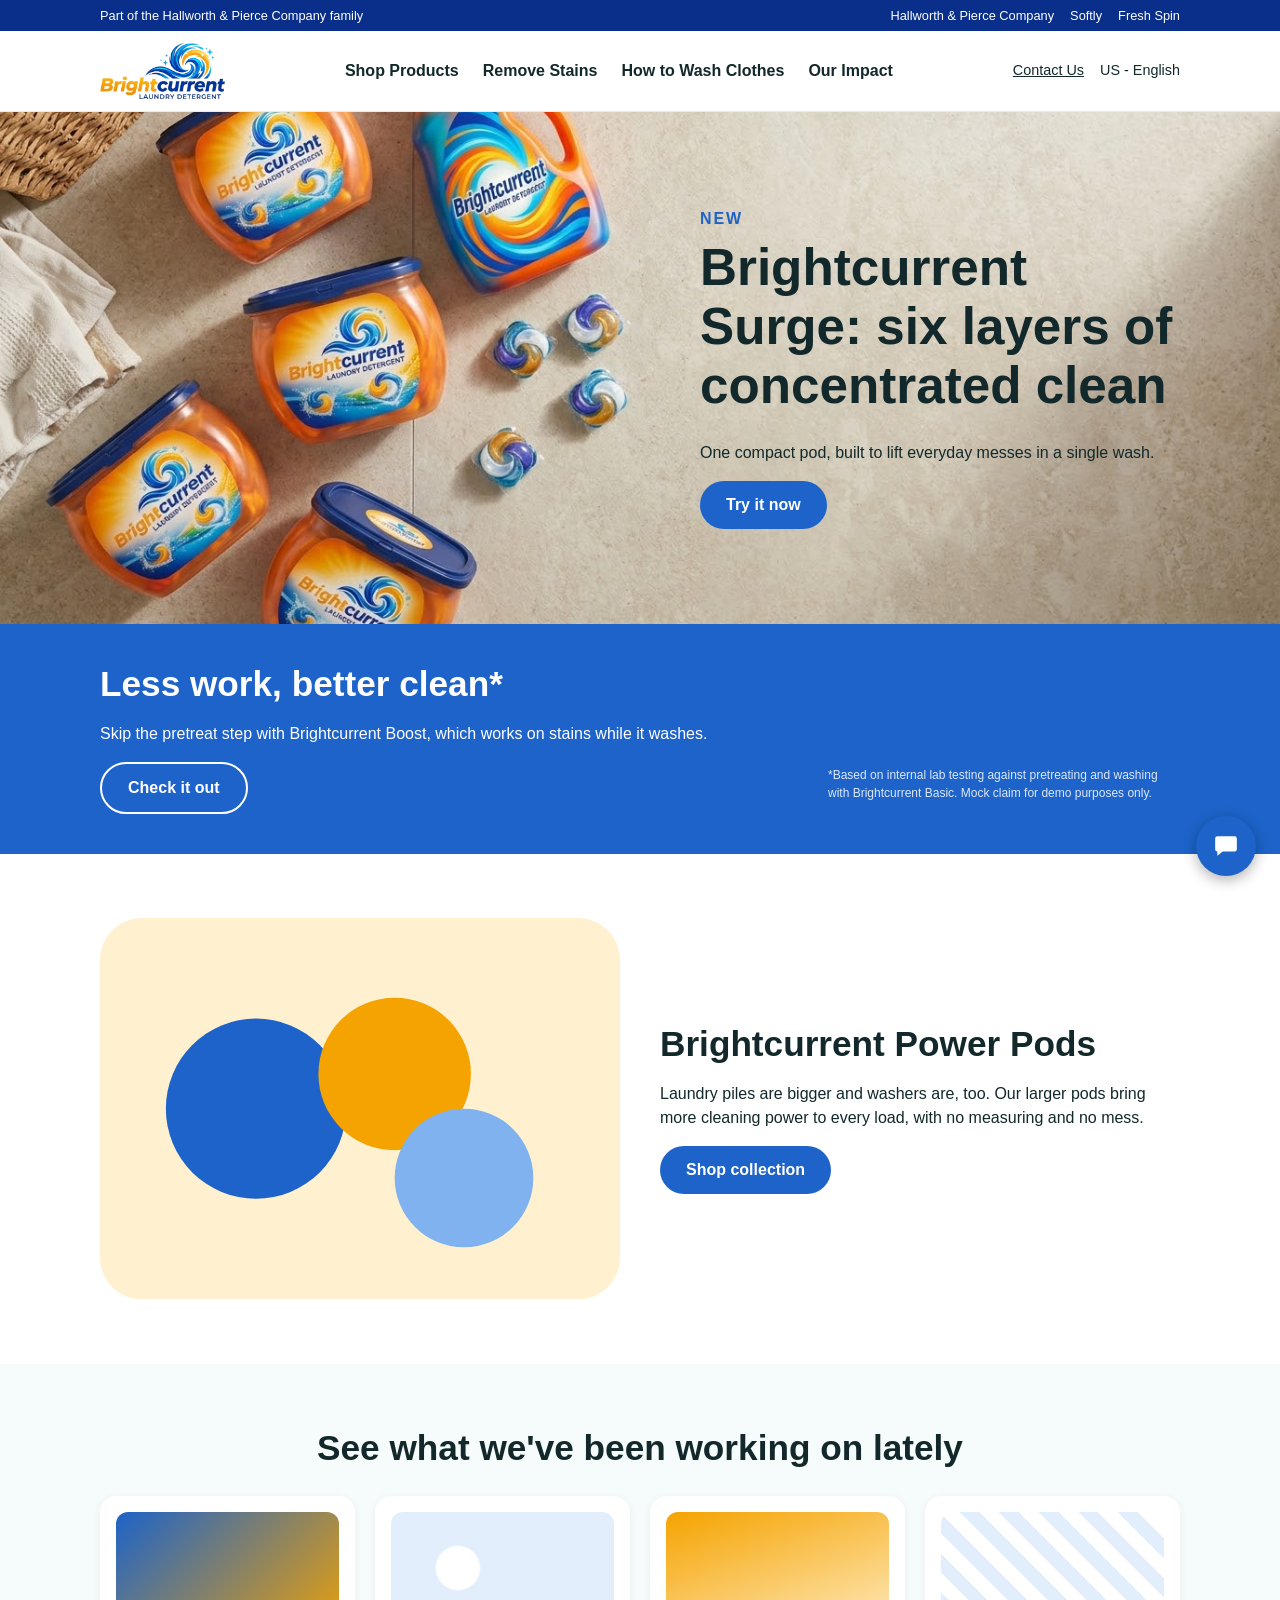
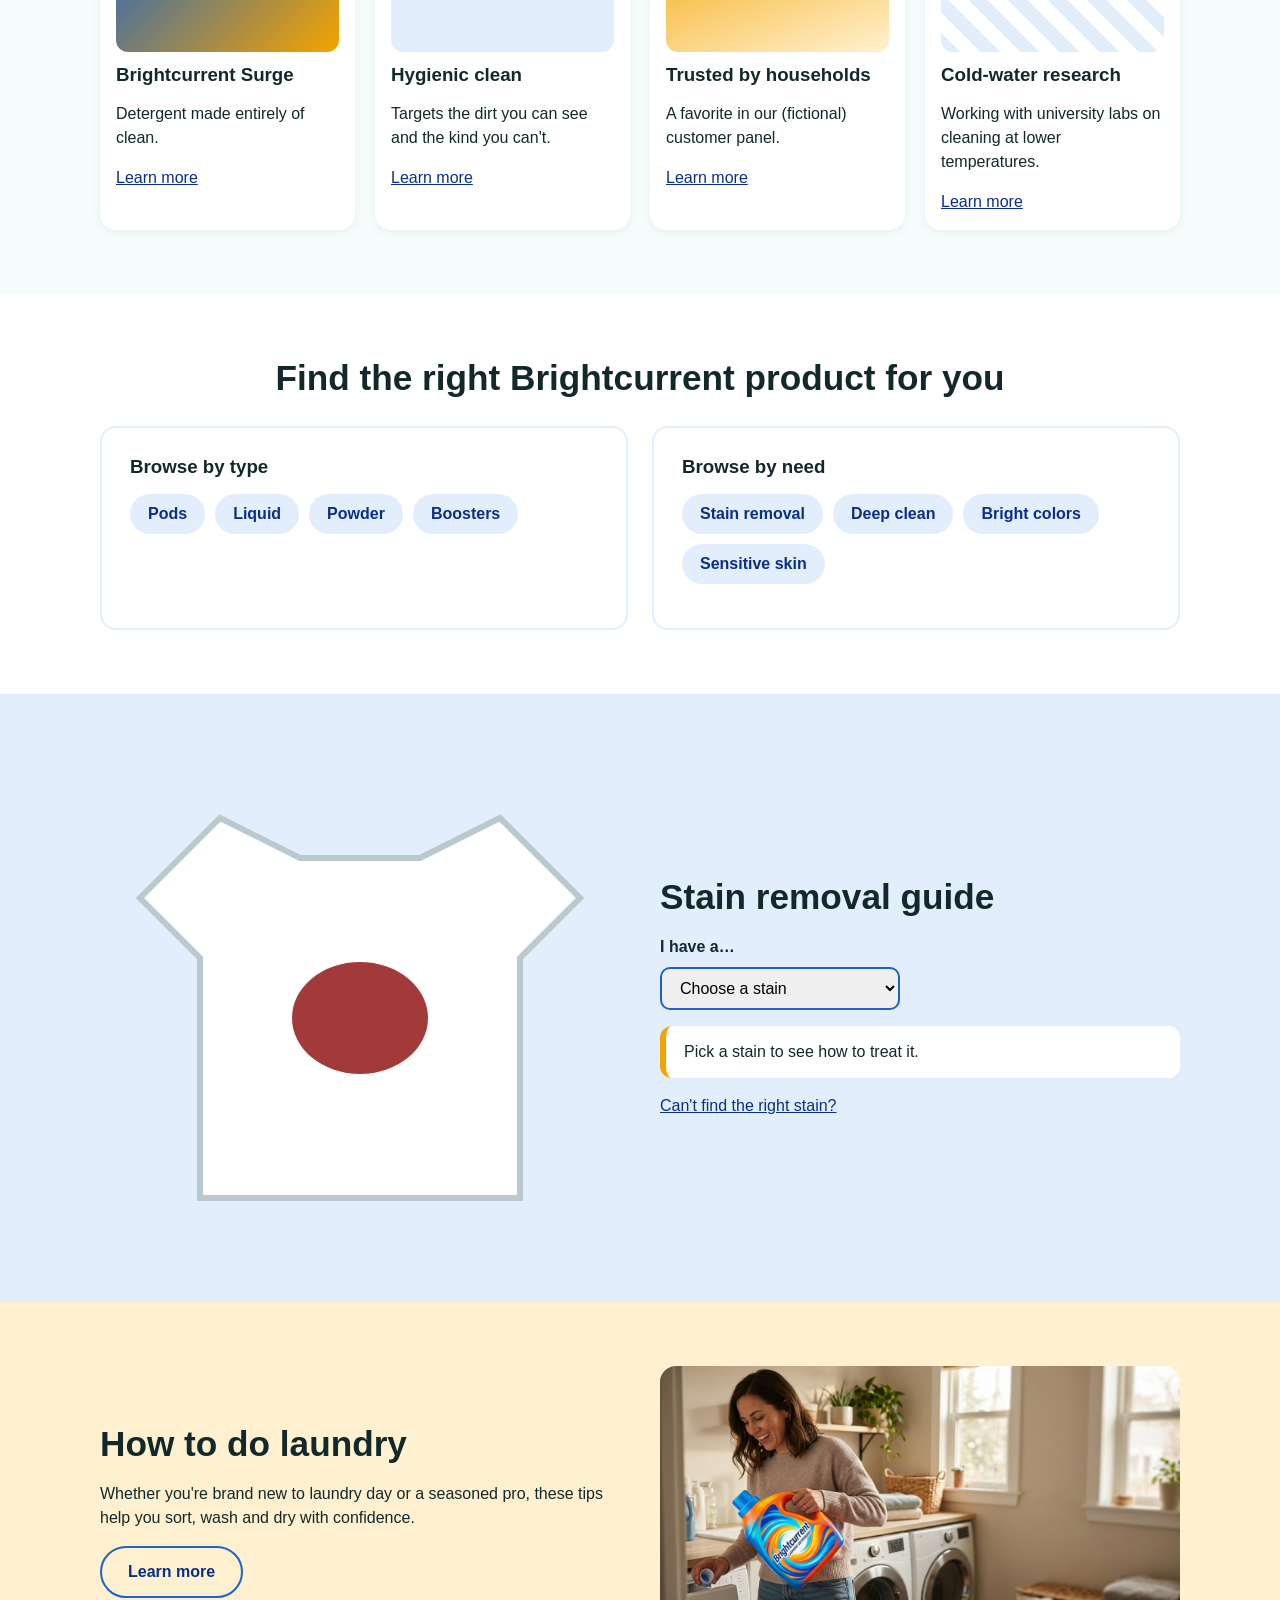
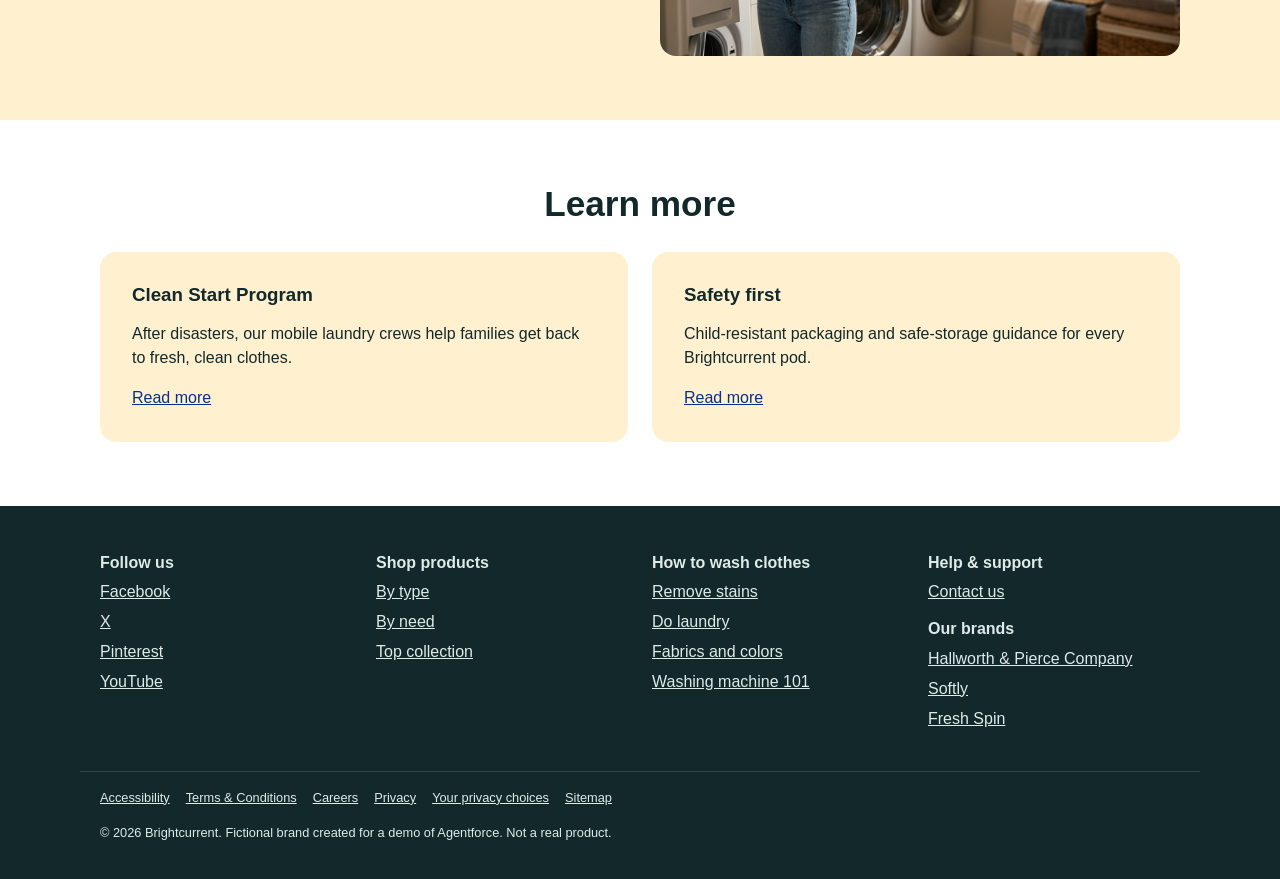
==== commit 05b04064: "Fix hero layout: fixed-height banner, cropped photo, tidy mobile header Co-Authored-By: Claude Sonne" ====
--- a/index.html
+++ b/index.html
@@ -45,12 +45,12 @@
     <!-- Hero -->
     <section class="hero">
       <img class="hero-img" src="assets/hero.jpg" alt="Brightcurrent pods, pod tubs and liquid detergent on a tiled laundry room floor">
-      <div class="hero-copy">
+      <div class="wrap hero-wrap"><div class="hero-copy">
         <p class="eyebrow">New</p>
         <h1>Brightcurrent Surge: six layers of concentrated clean</h1>
         <p>One compact pod, built to lift everyday messes in a single wash.</p>
         <a class="btn" href="#products">Try it now</a>
-      </div>
+      </div></div>
     </section>
 
     <!-- Secondary promo -->
--- a/styles.css
+++ b/styles.css
@@ -41,10 +41,12 @@
 .hero-grid, .feature-grid, .stain-grid { display: grid; grid-template-columns: 1fr 1fr; gap: 40px; align-items: center; }
 .feature-art svg, .stain-art svg { width: 100%; height: auto; display: block; }
 
-.hero { position: relative; background: #e9e3d6; }
-.hero-img { display: block; width: 100%; height: auto; }
-.hero-copy { position: absolute; top: 50%; right: 6%; transform: translateY(-50%); width: 40%; }
-.photo { width: 100%; height: auto; border-radius: var(--radius); display: block; }
+/* Hero: fixed-height banner, photo fills it, text sits in the empty right side */
+.hero { position: relative; background: #e9e3d6; height: clamp(420px, 40vw, 580px); overflow: hidden; }
+.hero-img { position: absolute; inset: 0; width: 100%; height: 100%; object-fit: cover; object-position: left 85%; }
+.hero-wrap { position: relative; height: 100%; display: flex; align-items: center; justify-content: flex-end; }
+.hero-copy { width: min(46%, 480px); }
+.photo { width: 100%; height: auto; max-height: 420px; object-fit: cover; border-radius: var(--radius); display: block; }
 .logo img { display: block; height: 56px; width: auto; }
 .promo { background: var(--blue); color: #fff; padding: 40px 0; }
 .promo .btn-outline { color: #fff; border-color: #fff; }
@@ -93,7 +95,12 @@
 .agent-panel { position: fixed; right: 24px; bottom: 96px; width: 300px; background: #fff; border-radius: var(--radius); padding: 18px; box-shadow: 0 6px 24px rgba(0,0,0,.25); z-index: 50; font-size: .9rem; }
 
 @media (max-width: 860px) {
-  .hero-copy { position: static; transform: none; width: auto; padding: 24px 20px 32px; }
+  .family-strip ul, .region { display: none; }
+  .header-tools a { white-space: nowrap; }
+  .hero { height: auto; }
+  .hero-img { position: static; height: 240px; }
+  .hero-wrap { display: block; }
+  .hero-copy { width: auto; padding: 24px 0 32px; }
   .nav { display: none; }
   .hero-grid, .feature-grid, .stain-grid, .promo-grid, .find-grid, .learn-grid { grid-template-columns: 1fr; }
   .card-row, .footer-grid { grid-template-columns: 1fr 1fr; }
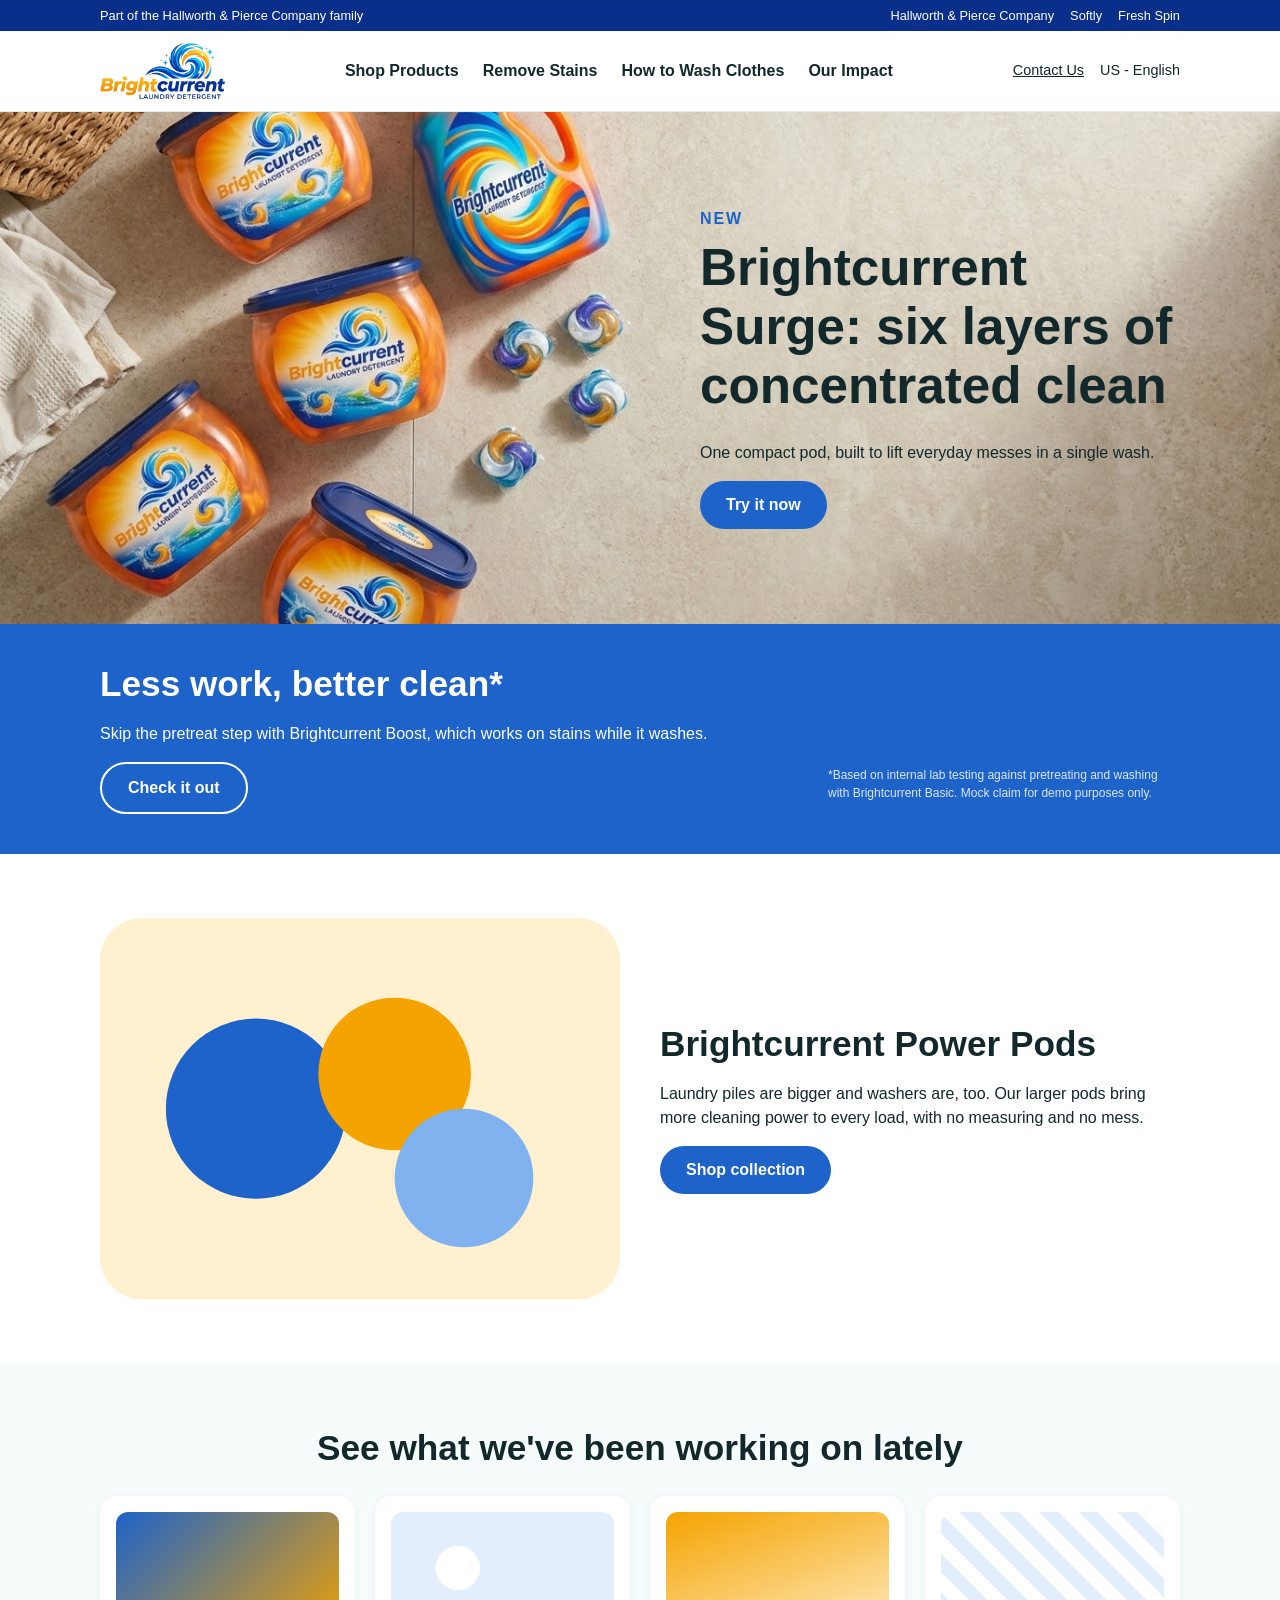
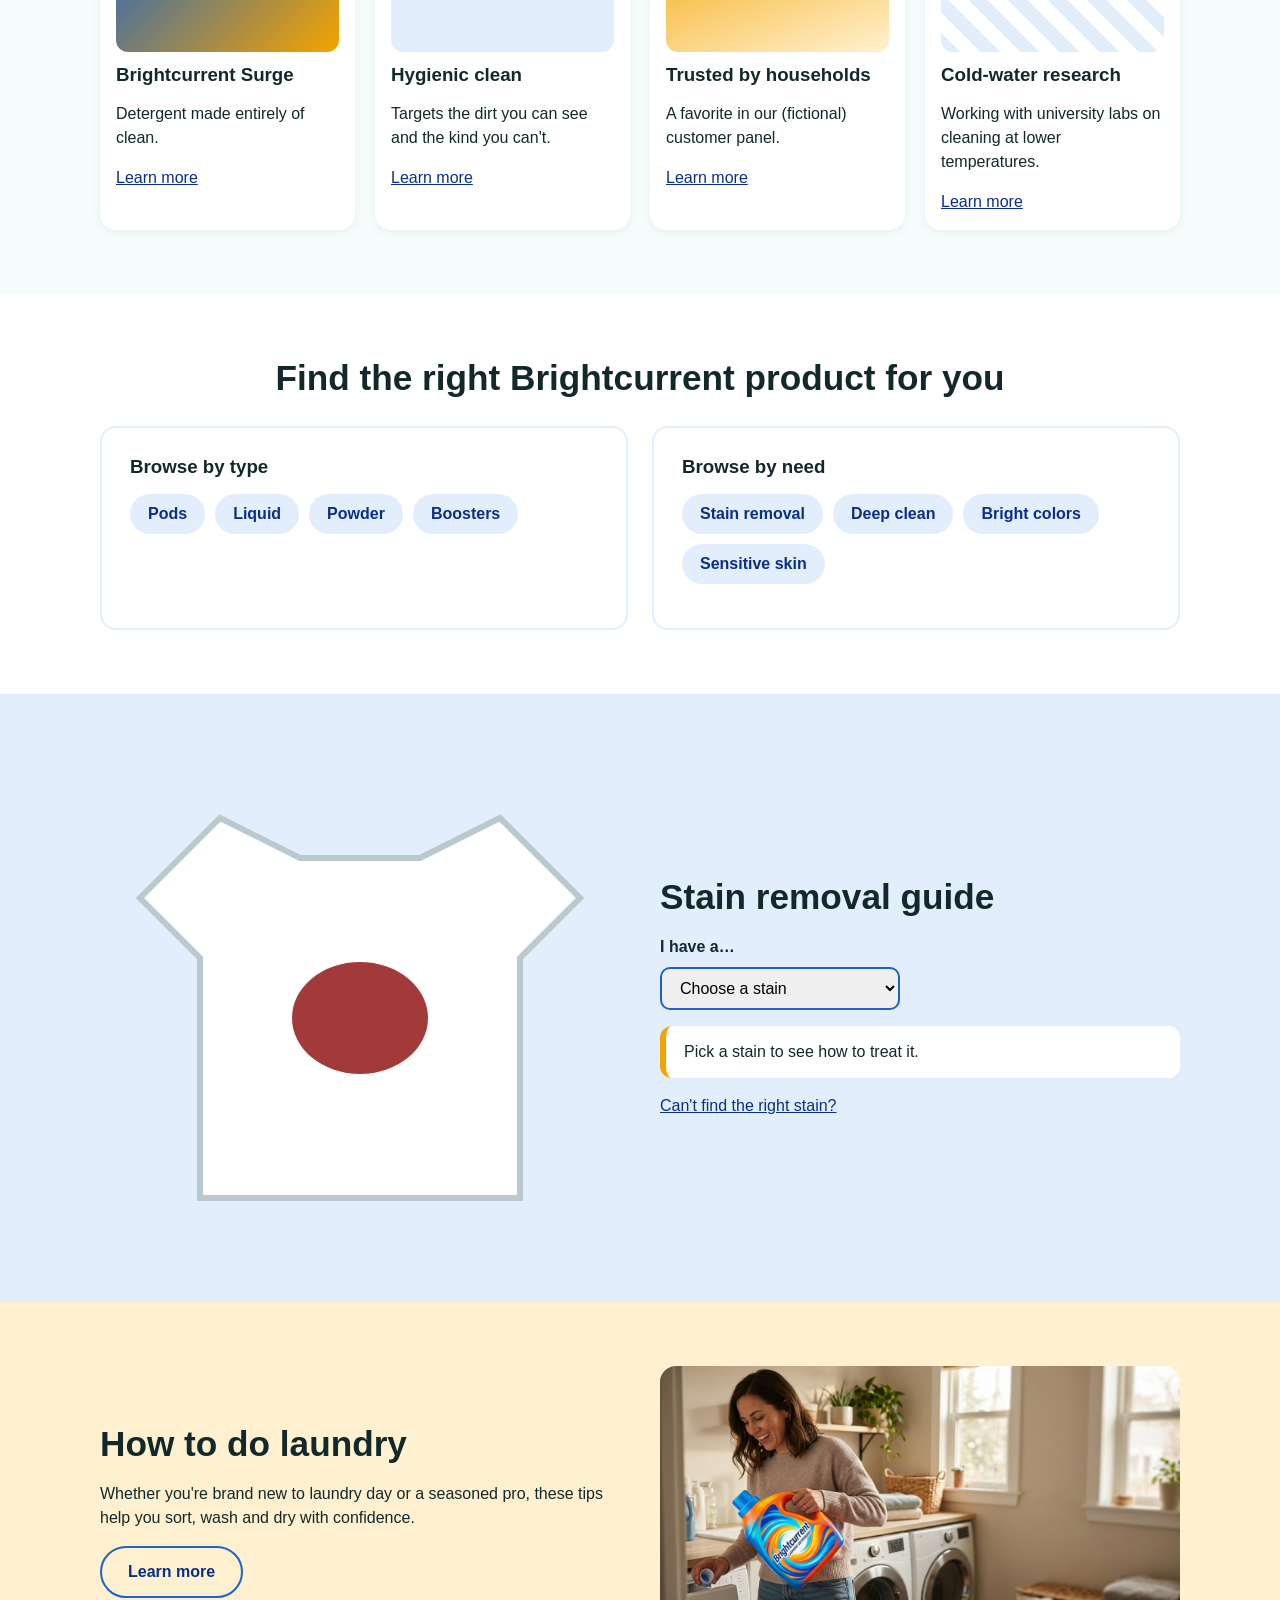
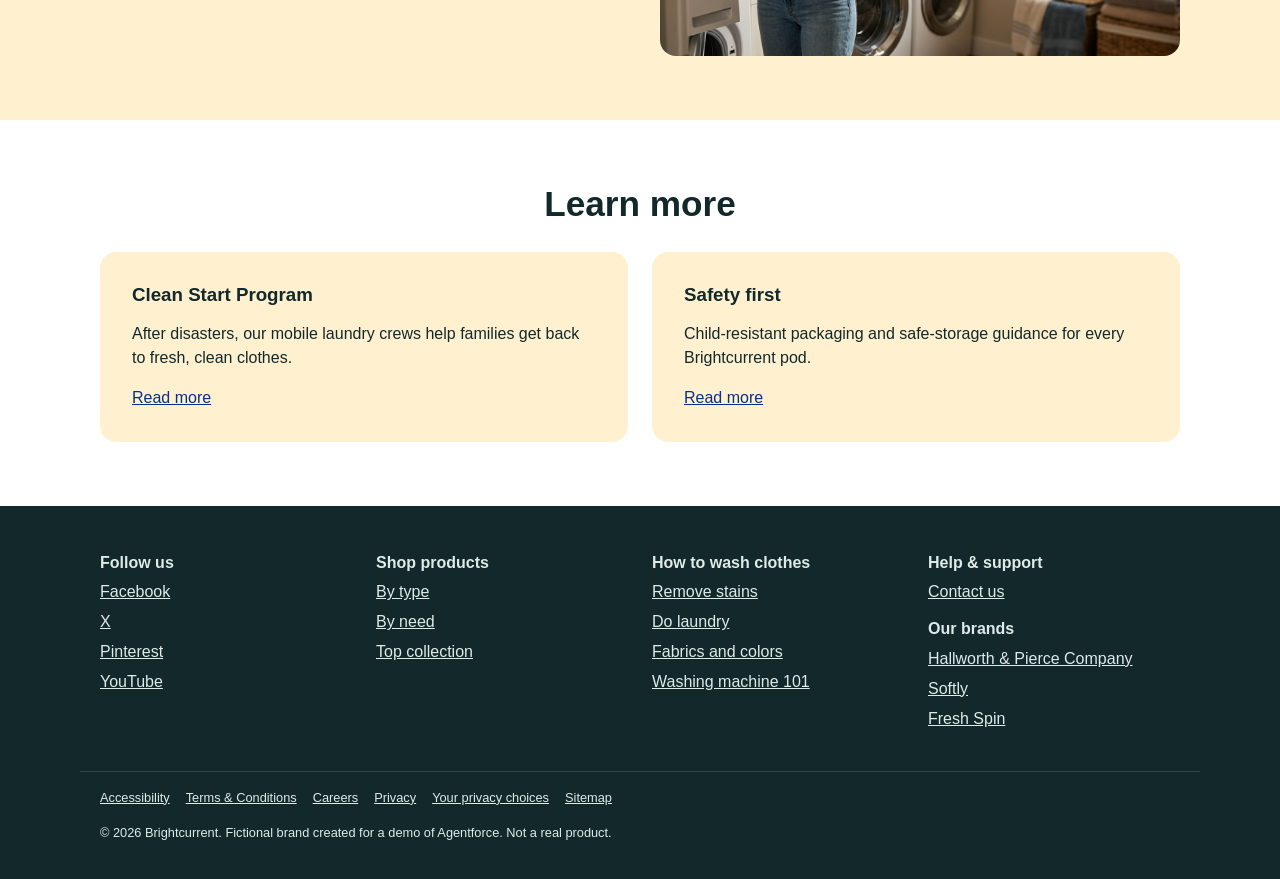
==== commit 9173a150: "Wire in Agentforce Embedded Messaging and remove chat placeholder Co-Authored-By: Claude Sonnet 5.5 " ====
--- a/index.html
+++ b/index.html
@@ -2,7 +2,7 @@
 <html lang="en-US">
 <head>
   <meta charset="utf-8">
-  <meta name="viewport" content="width=device-width, initial-scale=1">
+  <meta name="viewport" content="width=device-width, initial-scale=1, minimum-scale=1">
   <title>Brightcurrent | Laundry Detergent &amp; Stain Care</title>
   <meta name="description" content="Brightcurrent laundry care: concentrated pods, liquids and powders, plus stain and laundry guides.">
   <link rel="stylesheet" href="styles.css">
@@ -212,15 +212,6 @@
     </div>
   </footer>
 
-  <!-- Agentforce launcher placeholder -->
-  <button id="agent-launcher" class="agent-launcher" aria-label="Chat with Brightcurrent assistant">
-    <svg viewBox="0 0 24 24" width="26" height="26" aria-hidden="true"><path fill="currentColor" d="M4 4h16a2 2 0 012 2v10a2 2 0 01-2 2H9l-5 4v-4a2 2 0 01-2-2V6a2 2 0 012-2z"/></svg>
-  </button>
-  <div id="agent-panel" class="agent-panel" hidden>
-    <strong>Brightcurrent assistant</strong>
-    <p>Placeholder. Paste your Agentforce Embedded Service / Messaging for Web snippet in <code>agentforce.js</code> to replace this.</p>
-  </div>
-
   <script src="script.js"></script>
   <script src="agentforce.js"></script>
 </body>
--- a/styles.css
+++ b/styles.css
@@ -90,9 +90,6 @@
 .legal { border-top: 1px solid #2f4547; margin-top: 24px; padding-top: 16px; font-size: .8rem; }
 .legal ul { display: flex; flex-wrap: wrap; gap: 16px; }
 
-.agent-launcher { position: fixed; right: 24px; bottom: 24px; width: 60px; height: 60px; border-radius: 50%; border: 0; background: var(--blue); color: #fff; cursor: pointer; box-shadow: 0 4px 14px rgba(0,0,0,.3); z-index: 50; }
-.agent-launcher:hover { background: var(--blue-dark); }
-.agent-panel { position: fixed; right: 24px; bottom: 96px; width: 300px; background: #fff; border-radius: var(--radius); padding: 18px; box-shadow: 0 6px 24px rgba(0,0,0,.25); z-index: 50; font-size: .9rem; }
 
 @media (max-width: 860px) {
   .family-strip ul, .region { display: none; }
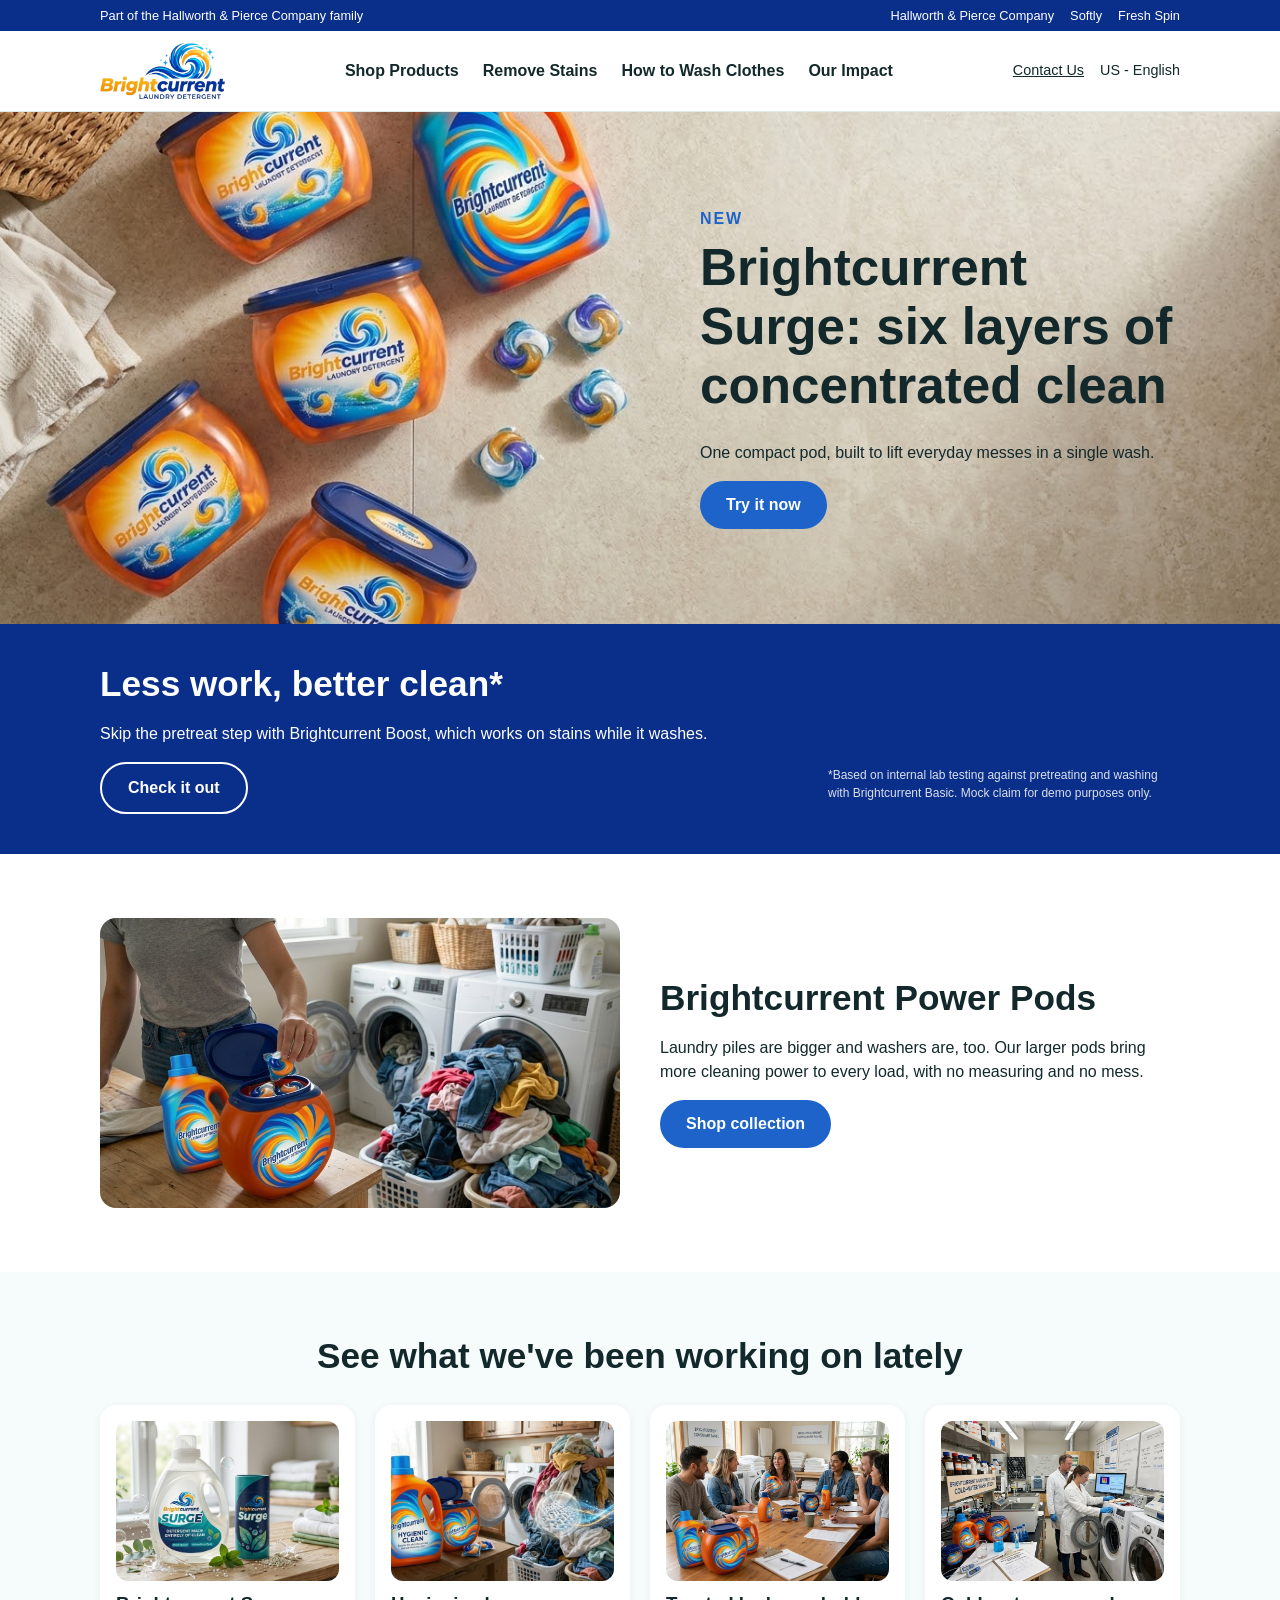
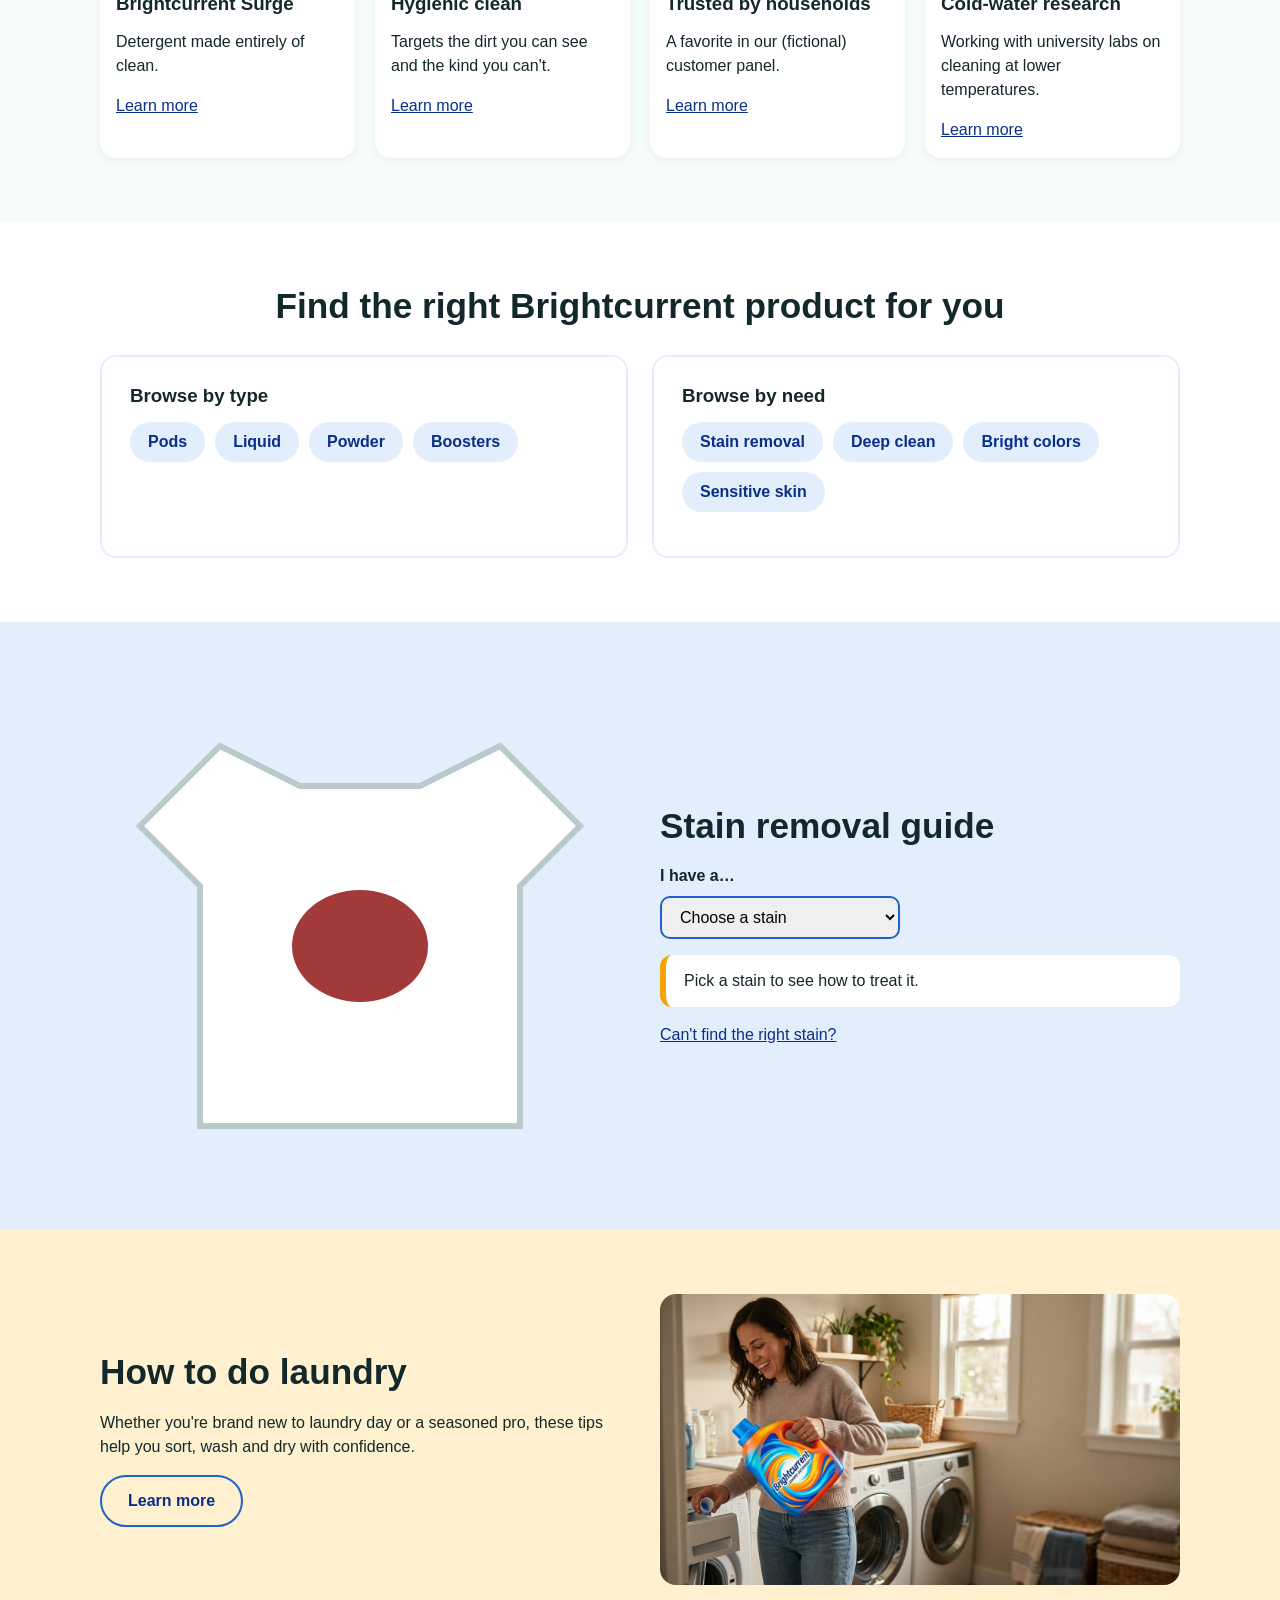
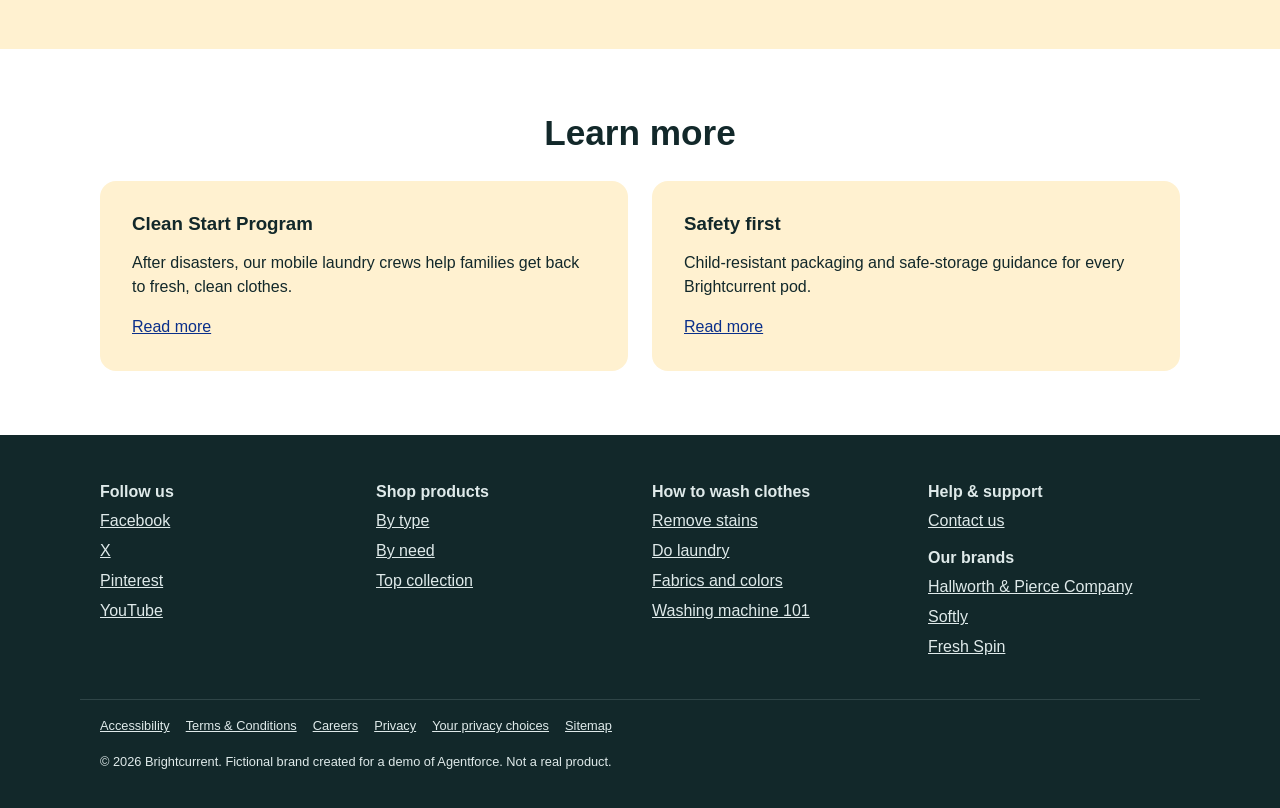
==== commit 27da7b3d: "Add section photos, make promo band navy Co-Authored-By: Claude Sonnet 5.5 <noreply@anthropic.com>" ====
--- a/index.html
+++ b/index.html
@@ -68,9 +68,7 @@
     <!-- Flagship product -->
     <section class="feature">
       <div class="wrap feature-grid">
-        <div class="feature-art" aria-hidden="true">
-          <svg viewBox="0 0 300 220"><rect width="300" height="220" rx="24" fill="#fff1d0"/><g fill="#1d63c9"><circle cx="90" cy="110" r="52"/><circle cx="170" cy="90" r="44" fill="#f5a300"/><circle cx="210" cy="150" r="40" fill="#7fb2ee"/></g></svg>
-        </div>
+        <img class="photo" src="assets/power-pods.jpg" alt="Person dropping a Brightcurrent pod into a washer beside a pod tub and liquid bottle">
         <div>
           <h2>Brightcurrent Power Pods</h2>
           <p>Laundry piles are bigger and washers are, too. Our larger pods bring more cleaning power to every load, with no measuring and no mess.</p>
@@ -85,25 +83,25 @@
         <h2 class="center">See what we've been working on lately</h2>
         <div class="card-row">
           <article class="card">
-            <div class="card-art a1" aria-hidden="true"></div>
+            <img class="card-img" src="assets/surge.jpg" alt="Brightcurrent Surge liquid bottle and cartridge on a laundry table">
             <h3>Brightcurrent Surge</h3>
             <p>Detergent made entirely of clean.</p>
             <a href="#products">Learn more</a>
           </article>
           <article class="card">
-            <div class="card-art a2" aria-hidden="true"></div>
+            <img class="card-img" src="assets/hygienic.jpg" alt="Brightcurrent Hygienic Clean bottle beside a basket of laundry">
             <h3>Hygienic clean</h3>
             <p>Targets the dirt you can see and the kind you can't.</p>
             <a href="#laundry">Learn more</a>
           </article>
           <article class="card">
-            <div class="card-art a3" aria-hidden="true"></div>
+            <img class="card-img" src="assets/households.jpg" alt="Households around a table at a Brightcurrent consumer panel">
             <h3>Trusted by households</h3>
             <p>A favorite in our (fictional) customer panel.</p>
             <a href="#community">Learn more</a>
           </article>
           <article class="card">
-            <div class="card-art a4" aria-hidden="true"></div>
+            <img class="card-img" src="assets/research.jpg" alt="Researchers running a cold-water wash study in a university lab">
             <h3>Cold-water research</h3>
             <p>Working with university labs on cleaning at lower temperatures.</p>
             <a href="#community">Learn more</a>
@@ -206,7 +204,7 @@
     </div>
     <div class="wrap legal">
       <ul>
-        <li><a href="#">Accessibility</a></li><li><a href="#">Terms &amp; Conditions</a></li><li><a href="#">Careers</a></li><li><a href="#">Privacy</a></li><li><a href="#">Your privacy choices</a></li><li><a href="#">Sitemap</a></li>
+        <li><a href="#">Accessibility</a></li><li><a href="terms.html">Terms &amp; Conditions</a></li><li><a href="#">Careers</a></li><li><a href="privacy.html">Privacy</a></li><li><a href="#">Your privacy choices</a></li><li><a href="#">Sitemap</a></li>
       </ul>
       <p>&copy; 2026 Brightcurrent. Fictional brand created for a demo of Agentforce. Not a real product.</p>
     </div>
--- a/styles.css
+++ b/styles.css
@@ -48,7 +48,7 @@
 .hero-copy { width: min(46%, 480px); }
 .photo { width: 100%; height: auto; max-height: 420px; object-fit: cover; border-radius: var(--radius); display: block; }
 .logo img { display: block; height: 56px; width: auto; }
-.promo { background: var(--blue); color: #fff; padding: 40px 0; }
+.promo { background: var(--blue-dark); color: #fff; padding: 40px 0; }
 .promo .btn-outline { color: #fff; border-color: #fff; }
 .promo .btn-outline:hover { background: #fff; color: var(--blue-dark); }
 .promo-grid { display: grid; grid-template-columns: 2fr 1fr; gap: 24px; align-items: end; }
@@ -102,3 +102,7 @@
   .hero-grid, .feature-grid, .stain-grid, .promo-grid, .find-grid, .learn-grid { grid-template-columns: 1fr; }
   .card-row, .footer-grid { grid-template-columns: 1fr 1fr; }
 }
+
+.legal-page { max-width: 760px; padding-top: 40px; padding-bottom: 64px; }
+
+.card-img { display: block; width: 100%; height: 160px; object-fit: cover; border-radius: 12px; margin-bottom: 12px; }
